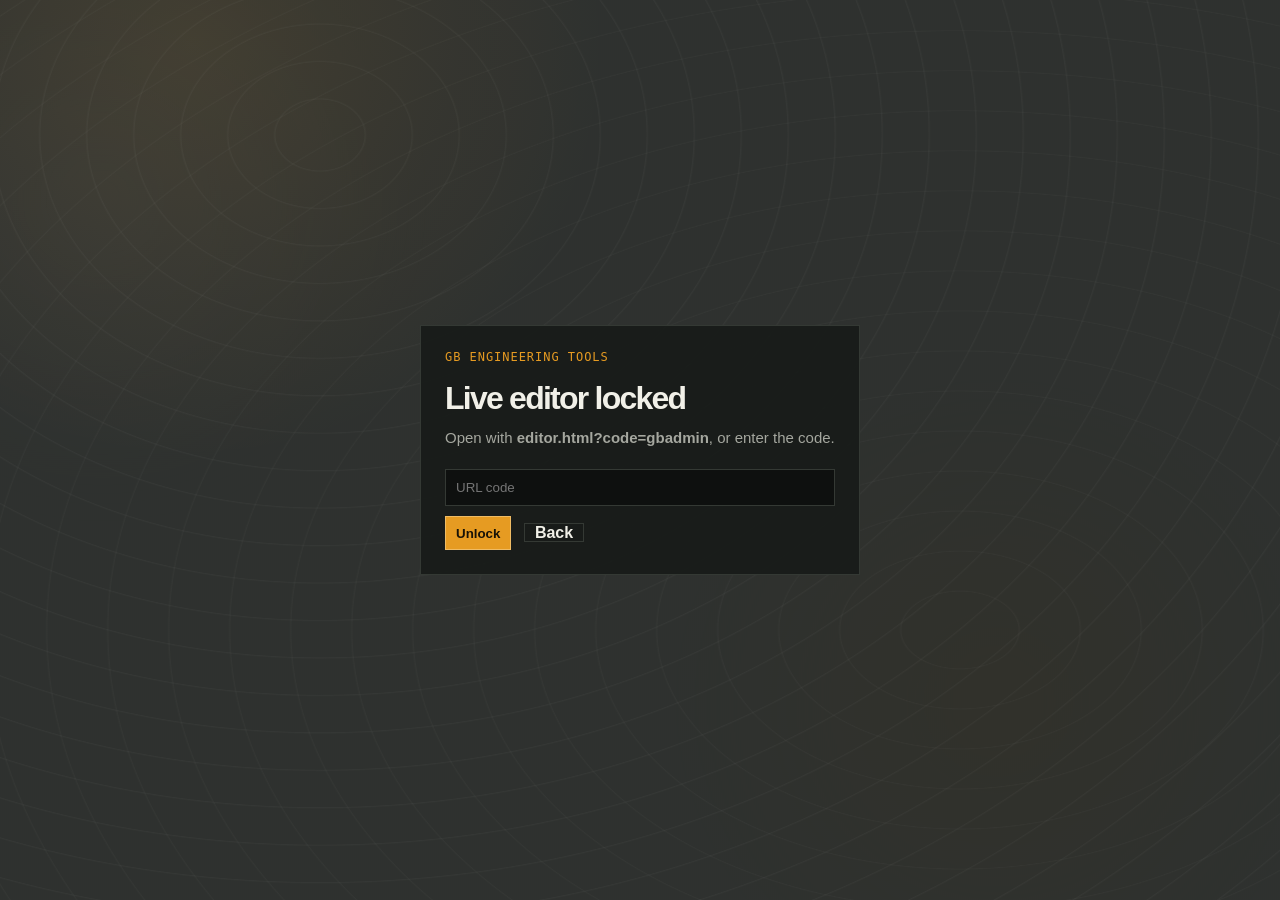
==== docs/editor.html @ 56ab6e28 "Integrate GitHub OAuth controls into live editor" ====
<!DOCTYPE html>
<html lang="en">
<head>
  <meta charset="UTF-8">
  <meta name="viewport" content="width=device-width, initial-scale=1.0">
  <title>GB Engineering Tools Live Editor</title>
  <link rel="stylesheet" href="style.css">
  <style>
    .editor-top{position:sticky;top:0;z-index:50;background:rgba(17,19,18,.95);border-bottom:1px solid var(--line);backdrop-filter:blur(12px)}.editor-bar{width:min(1100px,calc(100% - 32px));margin:0 auto;padding:10px 0;display:flex;gap:10px;align-items:center;justify-content:space-between;flex-wrap:wrap}.editor-bar strong{font-family:var(--mono);font-size:13px;color:var(--accent)}.editor-actions{display:flex;gap:8px;flex-wrap:wrap}.edit-btn{border:1px solid var(--line);background:var(--panel);color:var(--text);min-height:34px;padding:0 10px;font-weight:700;cursor:pointer;text-decoration:none}.edit-btn:hover{border-color:var(--accent)}.edit-btn.primary{background:var(--accent);border-color:#efbb64;color:#171207}.edit-btn.bad{border-color:#7c453d;color:#ffb2a8}.edit-btn:disabled{opacity:.45;cursor:not-allowed}.editor-status{width:min(1100px,calc(100% - 32px));margin:0 auto 10px;color:var(--muted);font-family:var(--mono);font-size:12px}.hint{width:min(1100px,calc(100% - 32px));margin:0 auto 10px;color:var(--muted);font-family:var(--mono);font-size:12px}[contenteditable="true"]{outline:1px dashed rgba(230,155,34,.35);outline-offset:3px;border-radius:2px;cursor:text}[contenteditable="true"]:focus{outline:2px solid var(--accent);background:rgba(230,155,34,.08)}.panel-controls{display:flex;gap:6px;flex-wrap:wrap;margin:-10px 0 12px}.mini-btn{border:1px solid var(--line);background:#101210;color:var(--muted);font-family:var(--mono);font-size:11px;padding:5px 7px;cursor:pointer}.mini-btn:hover{color:var(--text);border-color:var(--accent)}.mini-btn.bad:hover{border-color:#9c4b40;color:#ffb2a8}.url-edit{display:grid;grid-template-columns:130px 1fr;gap:8px;align-items:center;margin-top:8px;width:100%}.url-edit label{font-family:var(--mono);font-size:11px;color:var(--muted)}.url-edit input{width:100%;border:1px solid var(--line);background:#0e100f;color:var(--text);padding:8px;font-size:12px}.add-panel{margin-top:14px;border:1px dashed var(--accent);background:rgba(230,155,34,.07);color:var(--text);width:100%;min-height:42px;cursor:pointer;font-weight:800}.dragging{opacity:.45}.locked{min-height:100vh;display:grid;place-items:center;position:relative;z-index:2}.locked-card{border:1px solid var(--line);background:var(--panel);padding:24px;width:min(440px,calc(100% - 32px))}.locked-card h1{font-size:32px;line-height:1;margin:8px 0 12px}.locked-card input{width:100%;border:1px solid var(--line);background:#0e100f;color:var(--text);padding:10px;margin:10px 0}.hide{display:none!important}.export-box{position:fixed;inset:72px 16px 16px;z-index:100;background:var(--panel);border:1px solid var(--line);padding:16px;display:grid;grid-template-rows:auto 1fr auto;gap:10px}.export-box textarea{width:100%;height:100%;background:#0e100f;color:var(--text);border:1px solid var(--line);font:12px var(--mono);padding:12px}.tool-list{max-height:520px}.tool-row{position:relative}.fake-link{display:inline-flex;text-decoration:none}@media(max-width:820px){.url-edit{grid-template-columns:1fr}.editor-bar{align-items:flex-start}}
  </style>
</head>
<body>
  <div class="bg bg-base"></div><div class="bg bg-topo"></div><div class="bg bg-crosses"></div>

  <div id="locked" class="locked">
    <div class="locked-card">
      <div class="kicker">GB Engineering Tools</div>
      <h1>Live editor locked</h1>
      <p class="lead" style="font-size:15px;margin:0 0 10px">Open with <b>editor.html?code=gbadmin</b>, or enter the code.</p>
      <input id="codeInput" type="password" placeholder="URL code">
      <button class="edit-btn primary" id="unlockBtn">Unlock</button>
      <a class="edit-btn" href="index.html" style="margin-left:8px">Back</a>
    </div>
  </div>

  <div id="editor" class="hide">
    <div class="editor-top">
      <div class="editor-bar">
        <strong>LIVE PAGE EDITOR — click text, drag panels, then commit</strong>
        <div class="editor-actions">
          <button class="edit-btn primary" id="saveBtn">Save Preview</button>
          <button class="edit-btn" id="viewBtn">Open Site</button>
          <button class="edit-btn" id="exportBtn">Export site.js</button>
          <button class="edit-btn" id="copyBtn">Copy site.js</button>
          <button class="edit-btn" id="loginBtn">GitHub Login</button>
          <button class="edit-btn primary" id="commitBtn" disabled>Commit site.js</button>
          <button class="edit-btn bad" id="logoutBtn" style="display:none">Logout</button>
          <button class="edit-btn bad" id="clearBtn">Clear Save</button>
        </div>
      </div>
      <div class="hint">Edit text directly where it appears. Buttons have URL boxes under them. Use + buttons to add suite panels and tool rows.</div>
      <div class="editor-status" id="status">Ready.</div>
    </div>
    <div id="live"></div>
  </div>

  <div id="exportPanel" class="export-box hide">
    <h2 style="margin:0">Export docs/data/site.js</h2>
    <textarea id="exportText" spellcheck="false"></textarea>
    <div class="editor-actions"><button class="edit-btn primary" id="copyExportBtn">Copy</button><button class="edit-btn" id="downloadBtn">Download</button><button class="edit-btn" id="loadExportBtn">Load From Box</button><button class="edit-btn bad" id="closeExportBtn">Close</button></div>
  </div>

  <script src="data/site.js"></script>
  <script>
    const STORAGE_KEY='gbengtools.siteData';
    const VALID_CODES=['gbadmin','pop123'];
    const DEFAULT_DATA=window.GB_SITE_DATA||{site:{title:'GB Engineering Tools',subtitle:'CAD / Survey / Civil Utilities',githubUrl:'#',standaloneUrl:'#',footerLeft:'GB Engineering Tools',footerRight:'apps.geodeta.us'},nav:{suites:'Suites',tools:'Tools',standalone:'Standalone',admin:'Admin',github:'GitHub'},hero:{kicker:'Production CAD Utility Portal',title:'Surveying and Civil 3D tools without the bloat.',body:'Suite installers for legacy AutoCAD / Land Desktop workflows and modern Civil 3D setups.',primaryButton:'Download Suites',secondaryButton:'Standalone Installers',thirdButton:'Included Tools'},suitesSection:{title:'Suite installers',caption:'centralized deployment packages'},suites:[],toolsSection:{title:'Included tools',caption:'apps, scripts, and workflow helpers'},standalonePanel:{title:'Standalone downloads',description:'Individual installers and scripts stay on the standalone catalog for now.',buttonText:'Open Standalone Catalog',buttonUrl:'#'},toolCatalog:{title:'Tool catalog',rows:[]},adminSection:{title:'Admin editor',caption:'browser save plus JS data export',note:'Use the editor to change site text.'}};
    let data=clean(loadSaved()||DEFAULT_DATA);let dragType=null;let dragIndex=null;let githubAuthed=false;
    function $(id){return document.getElementById(id)}function clone(x){return JSON.parse(JSON.stringify(x))}
    function clean(src){src=src||{};const b=clone(DEFAULT_DATA);Object.keys(b).forEach(k=>{if(Array.isArray(b[k]))b[k]=Array.isArray(src[k])?src[k]:b[k];else b[k]=Object.assign(b[k],src[k]||{})});b.suites=Array.isArray(src.suites)?src.suites.map(s=>Object.assign({name:'New Suite',subtitle:'',description:'',tags:[],downloadText:'Download',downloadUrl:'#',notesText:'Release Notes',notesUrl:'#'},s,{tags:Array.isArray(s.tags)?s.tags:[]})):b.suites;b.toolCatalog.rows=src.toolCatalog&&Array.isArray(src.toolCatalog.rows)?src.toolCatalog.rows.map(r=>Object.assign({name:'New Tool',description:''},r)):b.toolCatalog.rows;return b}
    function loadSaved(){try{const s=localStorage.getItem(STORAGE_KEY);return s?JSON.parse(s):null}catch(e){return null}}function status(t){$('status').textContent=t}
    function esc(v){return String(v??'').replace(/[&<>"']/g,c=>({'&':'&amp;','<':'&lt;','>':'&gt;','"':'&quot;',"'":'&#039;'}[c]))}
    function getPath(p){return p.split('.').reduce((o,k)=>o?o[k]:'',data)}function setPath(p,v){const parts=p.split('.');let o=data;while(parts.length>1){const k=parts.shift();if(o[k]==null)o[k]={};o=o[k]}o[parts[0]]=v}
    function editSpan(p,c=''){return `<span class="${c}" contenteditable="true" data-path="${p}">${esc(getPath(p))}</span>`}function editable(tag,p,c=''){return `<${tag} class="${c}" contenteditable="true" data-path="${p}">${esc(getPath(p))}</${tag}>`}
    function urlInput(label,p){return `<div class="url-edit"><label>${label}</label><input data-path="${p}" value="${esc(getPath(p))}"></div>`}function linkButton(textPath,urlPath,primary,label){return `<a class="btn ${primary?'primary':''} fake-link" href="#" onclick="return false">${editSpan(textPath)}</a>${urlInput(label,urlPath)}`}
    function toSiteJs(){return 'window.GB_SITE_DATA = '+JSON.stringify(data,null,2)+';\n'}window.toSiteJs=toSiteJs;function parseSiteJs(t){return JSON.parse(String(t).trim().replace(/^window\.GB_SITE_DATA\s*=\s*/,'').replace(/;\s*$/,''))}
    function render(){document.title=data.site.title||'GB Engineering Tools Editor';$('live').innerHTML=`<header><nav><a class="brand" href="#" onclick="return false"><div class="mark"></div><div><strong>${editSpan('site.title')}</strong><span>${editSpan('site.subtitle')}</span></div></a><div class="links"><a href="#suites">${editSpan('nav.suites')}</a><a href="#tools">${editSpan('nav.tools')}</a><a href="#standalone">${editSpan('nav.standalone')}</a><a href="#admin">${editSpan('nav.admin')}</a><a href="#">${editSpan('nav.github')}</a></div></nav></header><main class="site"><section class="hero"><div class="kicker">${editSpan('hero.kicker')}</div>${editable('h1','hero.title')}<p class="lead" contenteditable="true" data-path="hero.body">${esc(data.hero.body)}</p><div class="actions">${linkButton('hero.primaryButton','site.suitesUrl',true,'primary URL')}${linkButton('hero.secondaryButton','site.standaloneUrl',false,'standalone URL')}${linkButton('hero.thirdButton','site.toolsUrl',false,'tools URL')}</div></section><section id="suites"><div class="section-head"><h2 contenteditable="true" data-path="suitesSection.title">${esc(data.suitesSection.title)}</h2><p contenteditable="true" data-path="suitesSection.caption">${esc(data.suitesSection.caption)}</p></div><div class="grid" id="suiteGrid">${data.suites.map((s,i)=>suiteCard(s,i)).join('')}</div><button class="add-panel" data-add="suite">+ Add suite panel</button></section><section id="tools"><div class="section-head"><h2 contenteditable="true" data-path="toolsSection.title">${esc(data.toolsSection.title)}</h2><p contenteditable="true" data-path="toolsSection.caption">${esc(data.toolsSection.caption)}</p></div><div class="split"><div class="card" id="standalone"><h3 contenteditable="true" data-path="standalonePanel.title">${esc(data.standalonePanel.title)}</h3><p contenteditable="true" data-path="standalonePanel.description">${esc(data.standalonePanel.description)}</p>${linkButton('standalonePanel.buttonText','standalonePanel.buttonUrl',false,'standalone URL')}</div><div class="card"><h3 contenteditable="true" data-path="toolCatalog.title">${esc(data.toolCatalog.title)}</h3><div class="tool-list">${data.toolCatalog.rows.map((r,i)=>toolRow(r,i)).join('')}</div><button class="add-panel" data-add="tool">+ Add tool row</button></div></div></section><section id="admin"><div class="section-head"><h2 contenteditable="true" data-path="adminSection.title">${esc(data.adminSection.title)}</h2><p contenteditable="true" data-path="adminSection.caption">${esc(data.adminSection.caption)}</p></div><div class="note" contenteditable="true" data-path="adminSection.note">${esc(data.adminSection.note)}</div></section><footer><span contenteditable="true" data-path="site.footerLeft">${esc(data.site.footerLeft)}</span><span contenteditable="true" data-path="site.footerRight">${esc(data.site.footerRight)}</span></footer></main>`;wireDrag()}
    function suiteCard(s,i){return `<article class="card" draggable="true" data-drag="suite" data-index="${i}"><div class="panel-controls"><button class="mini-btn" data-act="up:suite:${i}">↑</button><button class="mini-btn" data-act="down:suite:${i}">↓</button><button class="mini-btn" data-act="dup:suite:${i}">Duplicate</button><button class="mini-btn bad" data-act="remove:suite:${i}">Remove</button></div><h3 contenteditable="true" data-path="suites.${i}.name">${esc(s.name)}</h3><div class="sub" contenteditable="true" data-path="suites.${i}.subtitle">${esc(s.subtitle)}</div><p contenteditable="true" data-path="suites.${i}.description">${esc(s.description)}</p><div class="details" contenteditable="true" data-tags="suites.${i}.tags">${esc((s.tags||[]).join(', '))}</div><div class="actions">${linkButton(`suites.${i}.downloadText`,`suites.${i}.downloadUrl`,true,'download URL')}${linkButton(`suites.${i}.notesText`,`suites.${i}.notesUrl`,false,'notes URL')}</div></article>`}
    function toolRow(r,i){return `<div class="tool-row" draggable="true" data-drag="tool" data-index="${i}"><div class="panel-controls"><button class="mini-btn" data-act="up:tool:${i}">↑</button><button class="mini-btn" data-act="down:tool:${i}">↓</button><button class="mini-btn" data-act="dup:tool:${i}">Duplicate</button><button class="mini-btn bad" data-act="remove:tool:${i}">Remove</button></div><strong contenteditable="true" data-path="toolCatalog.rows.${i}.name">${esc(r.name)}</strong><span contenteditable="true" data-path="toolCatalog.rows.${i}.description">${esc(r.description)}</span></div>`}
    document.addEventListener('input',e=>{const p=e.target.getAttribute('data-path'),tags=e.target.getAttribute('data-tags');if(p){setPath(p,e.target.value!==undefined?e.target.value:e.target.textContent);status('Edited. Save preview or commit.')}if(tags){setPath(tags,e.target.textContent.split(',').map(x=>x.trim()).filter(Boolean));status('Edited tags.')}});
    document.addEventListener('click',e=>{const add=e.target.getAttribute('data-add'),act=e.target.getAttribute('data-act');if(add==='suite'){data.suites.push({name:'New Suite',subtitle:'Edit subtitle',description:'Edit description here.',tags:['New'],downloadText:'Download Suite',downloadUrl:'#',notesText:'Release Notes',notesUrl:'#'});render();status('Added suite panel.')}if(add==='tool'){data.toolCatalog.rows.push({name:'New Tool',description:'Edit tool description.'});render();status('Added tool row.')}if(act)doAct(act)});
    function listFor(t){return t==='suite'?data.suites:data.toolCatalog.rows}function doAct(spec){const[a,t,raw]=spec.split(':'),i=Number(raw),l=listFor(t);if(a==='remove')l.splice(i,1);if(a==='dup')l.splice(i+1,0,clone(l[i]));if(a==='up'&&i>0)[l[i-1],l[i]]=[l[i],l[i-1]];if(a==='down'&&i<l.length-1)[l[i+1],l[i]]=[l[i],l[i+1]];render();status('Updated '+t+' layout.')}
    function wireDrag(){document.querySelectorAll('[data-drag]').forEach(el=>{el.addEventListener('dragstart',ev=>{dragType=el.dataset.drag;dragIndex=Number(el.dataset.index);el.classList.add('dragging');ev.dataTransfer.effectAllowed='move'});el.addEventListener('dragend',()=>el.classList.remove('dragging'));el.addEventListener('dragover',ev=>ev.preventDefault());el.addEventListener('drop',ev=>{ev.preventDefault();if(el.dataset.drag!==dragType)return;const to=Number(el.dataset.index),l=listFor(dragType),item=l.splice(dragIndex,1)[0];l.splice(to,0,item);render();status('Dragged '+dragType+' into place.')})})}
    function save(){localStorage.setItem(STORAGE_KEY,JSON.stringify(data,null,2));status('Saved browser preview.')}function showExport(){$('exportText').value=toSiteJs();$('exportPanel').classList.remove('hide')}function download(){const b=new Blob([toSiteJs()],{type:'application/javascript'}),a=document.createElement('a');a.href=URL.createObjectURL(b);a.download='site.js';a.click();URL.revokeObjectURL(a.href)}
    async function refreshGitHub(){try{const r=await fetch('/api/github/me',{credentials:'include'}),j=await r.json();if(j.authenticated&&j.allowed){githubAuthed=true;$('loginBtn').style.display='none';$('logoutBtn').style.display='';$('commitBtn').disabled=false;status('GitHub connected as '+j.login+'.')}else if(j.authenticated){status('GitHub user mismatch. Expected '+j.allowedLogin+', got '+j.login+'.')}else status('GitHub not connected.')}catch(e){status('OAuth backend not available until deployed on Cloudflare Pages Functions.')}}
    async function commitGitHub(){if(!githubAuthed){status('Login to GitHub first.');return}status('Committing site.js...');try{const r=await fetch('/api/github/save-site',{method:'POST',credentials:'include',headers:{'Content-Type':'application/json'},body:JSON.stringify({content:toSiteJs(),message:'Update site data from live editor'})}),j=await r.json();if(!r.ok||!j.ok)throw new Error(j.error||'GitHub save failed');localStorage.removeItem(STORAGE_KEY);status('Committed: '+String(j.commit||'').slice(0,7))}catch(e){status(e.message)}}
    $('unlockBtn').onclick=()=>{const c=$('codeInput').value.trim();if(VALID_CODES.includes(c))location.href='editor.html?code='+encodeURIComponent(c)};$('saveBtn').onclick=save;$('viewBtn').onclick=()=>window.open('index.html','_blank');$('exportBtn').onclick=showExport;$('copyBtn').onclick=()=>navigator.clipboard.writeText(toSiteJs()).then(()=>status('Copied site.js.'));$('clearBtn').onclick=()=>{localStorage.removeItem(STORAGE_KEY);data=clean(DEFAULT_DATA);render();status('Cleared browser save.')};$('loginBtn').onclick=()=>location.href='/api/github/login';$('logoutBtn').onclick=()=>location.href='/api/github/logout';$('commitBtn').onclick=commitGitHub;
    $('copyExportBtn').onclick=()=>navigator.clipboard.writeText($('exportText').value).then(()=>status('Copied export.'));$('downloadBtn').onclick=download;$('closeExportBtn').onclick=()=>$('exportPanel').classList.add('hide');$('loadExportBtn').onclick=()=>{try{data=clean(parseSiteJs($('exportText').value));render();status('Loaded from export box.')}catch(e){status('Invalid site.js / JSON.')}};
    function boot(){const code=new URLSearchParams(location.search).get('code')||'';if(!VALID_CODES.includes(code))return;$('locked').classList.add('hide');$('editor').classList.remove('hide');render();refreshGitHub()}boot();
  </script>
</body>
</html>
---- docs/style.css ----
:root{--bg:#111312;--panel:rgba(24,27,25,.93);--text:#f1f0e8;--muted:#a5a79f;--line:#343934;--accent:#e69b22;--mono:Consolas,monospace;--sans:Arial,Helvetica,sans-serif}*{box-sizing:border-box}body{margin:0;background:var(--bg);color:var(--text);font-family:var(--sans);overflow-x:hidden}a{color:inherit;text-decoration:none}.bg{position:fixed;inset:0;z-index:0;pointer-events:none}.bg-base{background:radial-gradient(circle at 15% 5%,rgba(230,155,34,.1),transparent 30%),var(--bg)}.bg-topo{opacity:.22;background:repeating-radial-gradient(ellipse at 25% 15%,transparent 0 44px,rgba(255,255,255,.15) 45px,transparent 47px),repeating-radial-gradient(ellipse at 75% 70%,transparent 0 58px,rgba(255,255,255,.12) 59px,transparent 61px)}.bg-crosses{opacity:.22;background-image:linear-gradient(rgba(220,226,216,.42) 0 0),linear-gradient(90deg,rgba(220,226,216,.42) 0 0);background-size:1px 12px,12px 1px;background-position:18px 12px,12px 18px;background-repeat:repeat;animation:gridMove 24s linear infinite,pulse 8s ease-in-out infinite}.bg-crosses:before{content:"";position:absolute;inset:-20%;background:radial-gradient(circle at 20% 30%,rgba(255,255,255,.22),transparent 18%),radial-gradient(circle at 70% 70%,rgba(230,155,34,.16),transparent 20%);filter:blur(26px);animation:wave 18s ease-in-out infinite alternate}@keyframes gridMove{to{background-position:54px 36px,48px 42px}}@keyframes pulse{50%{opacity:.32}}@keyframes wave{to{transform:translate(8%,6%) scale(1.08)}}header{position:relative;z-index:1;border-bottom:1px solid var(--line);background:rgba(17,19,18,.74);backdrop-filter:blur(10px)}nav,.site{width:min(1100px,calc(100% - 32px));margin:0 auto}nav{min-height:72px;display:flex;align-items:center;justify-content:space-between;gap:22px;padding:12px 0}.site{position:relative;z-index:1}.brand{display:flex;align-items:center;gap:12px}.mark{width:34px;height:34px;border:1px solid var(--line);background:linear-gradient(135deg,transparent 0 42%,var(--accent) 42% 58%,transparent 58%),var(--panel)}.brand strong{text-transform:uppercase;font-size:15px;letter-spacing:.03em}.brand span{display:block;color:var(--muted);font-family:var(--mono);font-size:12px;margin-top:2px}.links{display:flex;gap:4px;flex-wrap:wrap}.links a{color:var(--muted);padding:8px 10px;font-size:14px;border:1px solid transparent}.links a:hover{color:var(--text);border-color:var(--line)}.hero{padding:76px 0 52px;border-bottom:1px solid var(--line)}.kicker{color:var(--accent);font-family:var(--mono);font-size:12px;text-transform:uppercase;letter-spacing:.08em;margin-bottom:18px}h1{max-width:780px;margin:0;font-size:clamp(42px,6vw,78px);line-height:.92;letter-spacing:-.055em}.lead{max-width:680px;margin:22px 0 28px;color:var(--muted);font-size:18px;line-height:1.55}.actions{display:flex;flex-wrap:wrap;gap:12px}.btn{display:inline-flex;align-items:center;justify-content:center;min-height:44px;padding:0 16px;border:1px solid var(--line);background:rgba(24,27,25,.9);color:var(--text);font-weight:700;font-size:14px}.btn.primary{background:var(--accent);border-color:#efbb64;color:#171207}section{padding:44px 0;border-bottom:1px solid var(--line)}.section-head{display:flex;justify-content:space-between;align-items:end;gap:20px;margin-bottom:18px}h2{margin:0;font-size:28px;letter-spacing:-.03em}.section-head p{margin:0;color:var(--muted);font-family:var(--mono);font-size:13px}.grid{display:grid;grid-template-columns:repeat(2,minmax(0,1fr));gap:18px}.card{border:1px solid var(--line);background:var(--panel);padding:24px;box-shadow:0 18px 42px rgba(0,0,0,.28);backdrop-filter:blur(10px)}.card h3{margin:0 0 6px;font-size:24px}.sub{color:var(--muted);font-family:var(--mono);font-size:13px;margin-bottom:18px}.card p{margin:0 0 20px;color:#c8cabe;line-height:1.55}.details{display:flex;flex-wrap:wrap;gap:8px;margin-bottom:18px}.tag{border:1px solid var(--line);background:rgba(255,255,255,.025);color:#d9dbd2;padding:6px 8px;font-family:var(--mono);font-size:12px}.split{display:grid;grid-template-columns:.9fr 1.1fr;gap:18px}.tool-list{border:1px solid var(--line);background:rgba(255,255,255,.02);max-height:300px;overflow:auto}.tool-row{display:grid;grid-template-columns:140px 1fr;gap:16px;padding:14px;border-bottom:1px solid var(--line)}.tool-row strong{font-family:var(--mono);font-size:13px}.tool-row span{color:var(--muted);font-size:14px}.note{border-left:3px solid var(--accent);padding:14px 16px;background:rgba(230,155,34,.06);color:#d7d0bf;line-height:1.55}footer{padding:28px 0 38px;color:var(--muted);font-family:var(--mono);font-size:12px;display:flex;justify-content:space-between;gap:18px}@media(max-width:820px){nav{align-items:flex-start;flex-direction:column}.grid,.split{grid-template-columns:1fr}.tool-row{grid-template-columns:1fr;gap:6px}.section-head,footer{align-items:flex-start;flex-direction:column}}
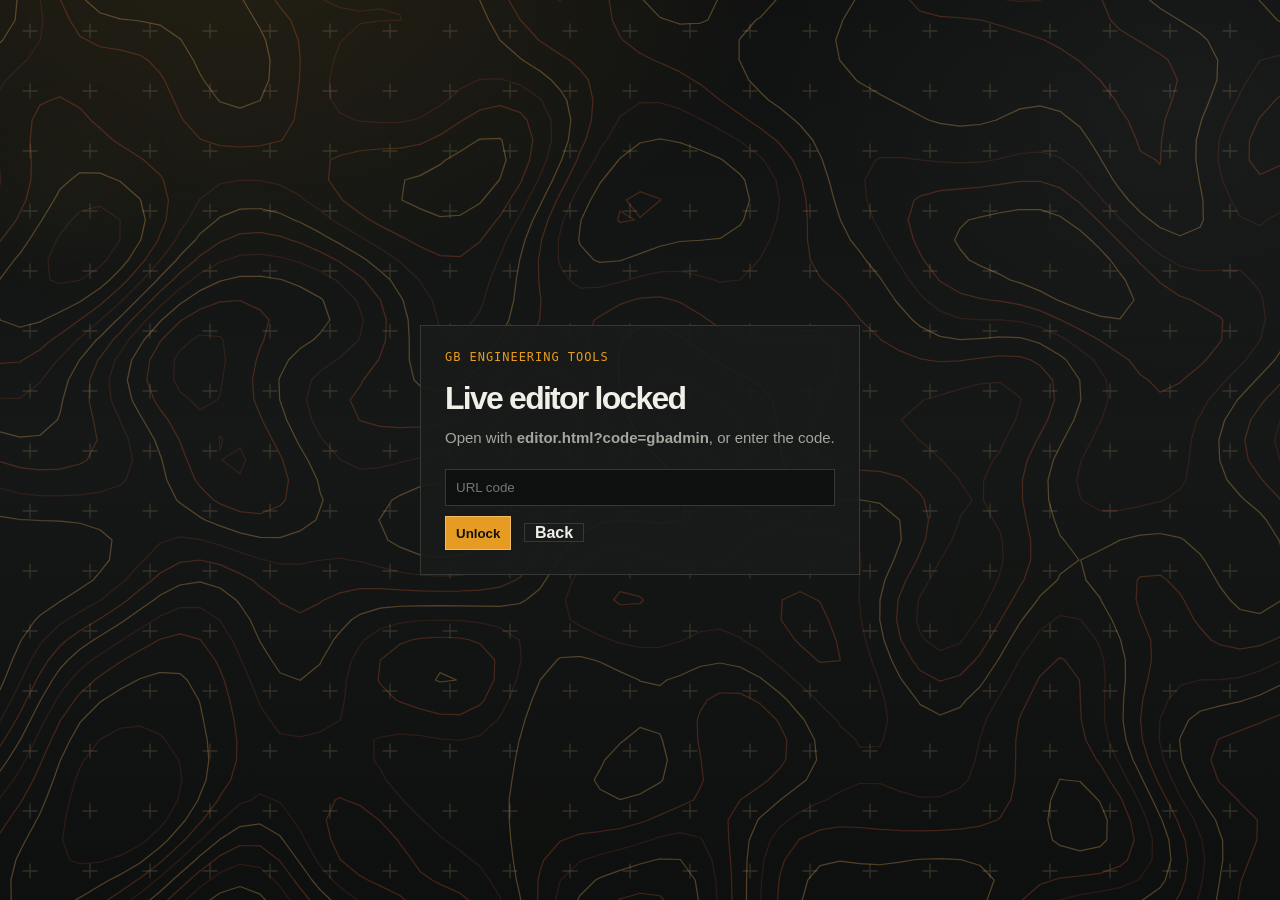
==== commit 96545042: "Update editor background and simplify header" ====
--- a/docs/editor.html
+++ b/docs/editor.html
@@ -4,9 +4,24 @@
   <meta charset="UTF-8">
   <meta name="viewport" content="width=device-width, initial-scale=1.0">
   <title>GB Engineering Tools Live Editor</title>
-  <link rel="stylesheet" href="style.css">
+  <link rel="stylesheet" href="style.css?v=20260629tidybg">
   <style>
-    .editor-top{position:sticky;top:0;z-index:50;background:rgba(17,19,18,.95);border-bottom:1px solid var(--line);backdrop-filter:blur(12px)}.editor-bar{width:min(1100px,calc(100% - 32px));margin:0 auto;padding:10px 0;display:flex;gap:10px;align-items:center;justify-content:space-between;flex-wrap:wrap}.editor-bar strong{font-family:var(--mono);font-size:13px;color:var(--accent)}.editor-actions{display:flex;gap:8px;flex-wrap:wrap}.edit-btn{border:1px solid var(--line);background:var(--panel);color:var(--text);min-height:34px;padding:0 10px;font-weight:700;cursor:pointer;text-decoration:none}.edit-btn:hover{border-color:var(--accent)}.edit-btn.primary{background:var(--accent);border-color:#efbb64;color:#171207}.edit-btn.bad{border-color:#7c453d;color:#ffb2a8}.edit-btn:disabled{opacity:.45;cursor:not-allowed}.editor-status{width:min(1100px,calc(100% - 32px));margin:0 auto 10px;color:var(--muted);font-family:var(--mono);font-size:12px}.hint{width:min(1100px,calc(100% - 32px));margin:0 auto 10px;color:var(--muted);font-family:var(--mono);font-size:12px}[contenteditable="true"]{outline:1px dashed rgba(230,155,34,.35);outline-offset:3px;border-radius:2px;cursor:text}[contenteditable="true"]:focus{outline:2px solid var(--accent);background:rgba(230,155,34,.08)}.panel-controls{display:flex;gap:6px;flex-wrap:wrap;margin:-10px 0 12px}.mini-btn{border:1px solid var(--line);background:#101210;color:var(--muted);font-family:var(--mono);font-size:11px;padding:5px 7px;cursor:pointer}.mini-btn:hover{color:var(--text);border-color:var(--accent)}.mini-btn.bad:hover{border-color:#9c4b40;color:#ffb2a8}.url-edit{display:grid;grid-template-columns:130px 1fr;gap:8px;align-items:center;margin-top:8px;width:100%}.url-edit label{font-family:var(--mono);font-size:11px;color:var(--muted)}.url-edit input{width:100%;border:1px solid var(--line);background:#0e100f;color:var(--text);padding:8px;font-size:12px}.add-panel{margin-top:14px;border:1px dashed var(--accent);background:rgba(230,155,34,.07);color:var(--text);width:100%;min-height:42px;cursor:pointer;font-weight:800}.dragging{opacity:.45}.locked{min-height:100vh;display:grid;place-items:center;position:relative;z-index:2}.locked-card{border:1px solid var(--line);background:var(--panel);padding:24px;width:min(440px,calc(100% - 32px))}.locked-card h1{font-size:32px;line-height:1;margin:8px 0 12px}.locked-card input{width:100%;border:1px solid var(--line);background:#0e100f;color:var(--text);padding:10px;margin:10px 0}.hide{display:none!important}.export-box{position:fixed;inset:72px 16px 16px;z-index:100;background:var(--panel);border:1px solid var(--line);padding:16px;display:grid;grid-template-rows:auto 1fr auto;gap:10px}.export-box textarea{width:100%;height:100%;background:#0e100f;color:var(--text);border:1px solid var(--line);font:12px var(--mono);padding:12px}.tool-list{max-height:520px}.tool-row{position:relative}.fake-link{display:inline-flex;text-decoration:none}@media(max-width:820px){.url-edit{grid-template-columns:1fr}.editor-bar{align-items:flex-start}}
+    .editor-top{position:sticky;top:0;z-index:50;background:rgba(17,19,18,.95);border-bottom:1px solid var(--line);backdrop-filter:blur(12px)}
+    .editor-bar{width:min(1100px,calc(100% - 32px));margin:0 auto;padding:10px 0;display:flex;gap:10px;align-items:center;justify-content:space-between;flex-wrap:wrap}
+    .editor-bar strong{font-family:var(--mono);font-size:13px;color:var(--accent);letter-spacing:.06em}
+    .editor-actions{display:flex;gap:8px;flex-wrap:wrap;align-items:center}
+    .title-edit{display:flex;align-items:center;gap:6px;color:var(--muted);font-family:var(--mono);font-size:11px}
+    .title-edit input{width:210px;max-width:44vw;border:1px solid var(--line);background:#0e100f;color:var(--text);padding:8px;font-size:12px}
+    .edit-btn{border:1px solid var(--line);background:var(--panel);color:var(--text);min-height:34px;padding:0 10px;font-weight:700;cursor:pointer;text-decoration:none}
+    .edit-btn:hover{border-color:var(--accent)}.edit-btn.primary{background:var(--accent);border-color:#efbb64;color:#171207}.edit-btn.bad{border-color:#7c453d;color:#ffb2a8}.edit-btn:disabled{opacity:.45;cursor:not-allowed}
+    .editor-status{width:min(1100px,calc(100% - 32px));margin:0 auto 10px;color:var(--muted);font-family:var(--mono);font-size:12px}.editor-status:empty{display:none}
+    [contenteditable="true"]{outline:1px dashed rgba(230,155,34,.35);outline-offset:3px;border-radius:2px;cursor:text}[contenteditable="true"]:focus{outline:2px solid var(--accent);background:rgba(230,155,34,.08)}
+    .panel-controls{display:flex;gap:6px;flex-wrap:wrap;margin:-10px 0 12px}.mini-btn{border:1px solid var(--line);background:#101210;color:var(--muted);font-family:var(--mono);font-size:11px;padding:5px 7px;cursor:pointer}.mini-btn:hover{color:var(--text);border-color:var(--accent)}.mini-btn.bad:hover{border-color:#9c4b40;color:#ffb2a8}
+    .url-edit{display:grid;grid-template-columns:130px 1fr;gap:8px;align-items:center;margin-top:8px;width:100%}.url-edit label{font-family:var(--mono);font-size:11px;color:var(--muted)}.url-edit input{width:100%;border:1px solid var(--line);background:#0e100f;color:var(--text);padding:8px;font-size:12px}
+    .add-panel{margin-top:14px;border:1px dashed var(--accent);background:rgba(230,155,34,.07);color:var(--text);width:100%;min-height:42px;cursor:pointer;font-weight:800}.dragging{opacity:.45}
+    .locked{min-height:100vh;display:grid;place-items:center;position:relative;z-index:2}.locked-card{border:1px solid var(--line);background:var(--panel);padding:24px;width:min(440px,calc(100% - 32px))}.locked-card h1{font-size:32px;line-height:1;margin:8px 0 12px}.locked-card input{width:100%;border:1px solid var(--line);background:#0e100f;color:var(--text);padding:10px;margin:10px 0}
+    .hide{display:none!important}.tool-list{max-height:520px}.tool-row{position:relative}.fake-link{display:inline-flex;text-decoration:none}
+    @media(max-width:820px){.url-edit{grid-template-columns:1fr}.editor-bar{align-items:flex-start}.title-edit input{width:170px}}
   </style>
 </head>
 <body>
@@ -26,56 +41,61 @@
   <div id="editor" class="hide">
     <div class="editor-top">
       <div class="editor-bar">
-        <strong>LIVE PAGE EDITOR — click text, drag panels, then commit</strong>
+        <strong>LIVE PAGE EDITOR</strong>
         <div class="editor-actions">
-          <button class="edit-btn primary" id="saveBtn">Save Preview</button>
-          <button class="edit-btn" id="viewBtn">Open Site</button>
-          <button class="edit-btn" id="exportBtn">Export site.js</button>
-          <button class="edit-btn" id="copyBtn">Copy site.js</button>
+          <label class="title-edit">Title <input id="siteTitleInput" data-path="site.title" type="text" placeholder="Site title"></label>
           <button class="edit-btn" id="loginBtn">GitHub Login</button>
+          <button class="edit-btn" id="loadBtn">Load</button>
           <button class="edit-btn primary" id="commitBtn" disabled>Commit site.js</button>
           <button class="edit-btn bad" id="logoutBtn" style="display:none">Logout</button>
-          <button class="edit-btn bad" id="clearBtn">Clear Save</button>
+          <button class="edit-btn" id="leaveBtn">Leave Editor</button>
         </div>
       </div>
-      <div class="hint">Edit text directly where it appears. Buttons have URL boxes under them. Use + buttons to add suite panels and tool rows.</div>
-      <div class="editor-status" id="status">Ready.</div>
+      <div class="editor-status" id="status"></div>
     </div>
     <div id="live"></div>
   </div>
 
-  <div id="exportPanel" class="export-box hide">
-    <h2 style="margin:0">Export docs/data/site.js</h2>
-    <textarea id="exportText" spellcheck="false"></textarea>
-    <div class="editor-actions"><button class="edit-btn primary" id="copyExportBtn">Copy</button><button class="edit-btn" id="downloadBtn">Download</button><button class="edit-btn" id="loadExportBtn">Load From Box</button><button class="edit-btn bad" id="closeExportBtn">Close</button></div>
-  </div>
-
-  <script src="data/site.js"></script>
+  <script src="data/site.js?v=20260629sync"></script>
   <script>
-    const STORAGE_KEY='gbengtools.siteData';
-    const VALID_CODES=['gbadmin','pop123'];
-    const DEFAULT_DATA=window.GB_SITE_DATA||{site:{title:'GB Engineering Tools',subtitle:'CAD / Survey / Civil Utilities',githubUrl:'#',standaloneUrl:'#',footerLeft:'GB Engineering Tools',footerRight:'apps.geodeta.us'},nav:{suites:'Suites',tools:'Tools',standalone:'Standalone',admin:'Admin',github:'GitHub'},hero:{kicker:'Production CAD Utility Portal',title:'Surveying and Civil 3D tools without the bloat.',body:'Suite installers for legacy AutoCAD / Land Desktop workflows and modern Civil 3D setups.',primaryButton:'Download Suites',secondaryButton:'Standalone Installers',thirdButton:'Included Tools'},suitesSection:{title:'Suite installers',caption:'centralized deployment packages'},suites:[],toolsSection:{title:'Included tools',caption:'apps, scripts, and workflow helpers'},standalonePanel:{title:'Standalone downloads',description:'Individual installers and scripts stay on the standalone catalog for now.',buttonText:'Open Standalone Catalog',buttonUrl:'#'},toolCatalog:{title:'Tool catalog',rows:[]},adminSection:{title:'Admin editor',caption:'browser save plus JS data export',note:'Use the editor to change site text.'}};
-    let data=clean(loadSaved()||DEFAULT_DATA);let dragType=null;let dragIndex=null;let githubAuthed=false;
-    function $(id){return document.getElementById(id)}function clone(x){return JSON.parse(JSON.stringify(x))}
+    const VALID_CODES=['gbadmin','po'+'p123'];
+    const DEFAULT_DATA=window.GB_SITE_DATA||{site:{title:'GB Engineering Tools',subtitle:'CAD / Survey / Civil Utilities',githubUrl:'#',standaloneUrl:'#',footerLeft:'GB Engineering Tools',footerRight:'apps.geodeta.us'},nav:{suites:'Suites',tools:'Tools',standalone:'Standalone',admin:'Admin',github:'GitHub'},hero:{kicker:'Production CAD Utility Portal',title:'Surveying and Civil 3D tools without the bloat.',body:'Suite installers for legacy AutoCAD / Land Desktop workflows and modern Civil 3D setups.',primaryButton:'Download Suites',secondaryButton:'Standalone Installers',thirdButton:'Included Tools'},suitesSection:{title:'Suite installers',caption:'centralized deployment packages'},suites:[],toolsSection:{title:'Included tools',caption:'apps, scripts, and workflow helpers'},standalonePanel:{title:'Standalone downloads',description:'Individual installers and scripts stay on the standalone catalog for now.',buttonText:'Open Standalone Catalog',buttonUrl:'#'},toolCatalog:{title:'Tool catalog',rows:[]},adminSection:{title:'Admin editor',caption:'GitHub commit only',note:'Use the live editor to change site text, suite panels, tool rows, and GitHub Release links. Commit site.js to publish changes.'}};
+    let data=clean(DEFAULT_DATA), dragType=null, dragIndex=null, githubAuthed=false, dirty=false;
+    function $(id){return document.getElementById(id)}
+    function clone(x){return JSON.parse(JSON.stringify(x))}
     function clean(src){src=src||{};const b=clone(DEFAULT_DATA);Object.keys(b).forEach(k=>{if(Array.isArray(b[k]))b[k]=Array.isArray(src[k])?src[k]:b[k];else b[k]=Object.assign(b[k],src[k]||{})});b.suites=Array.isArray(src.suites)?src.suites.map(s=>Object.assign({name:'New Suite',subtitle:'',description:'',tags:[],downloadText:'Download',downloadUrl:'#',notesText:'Release Notes',notesUrl:'#'},s,{tags:Array.isArray(s.tags)?s.tags:[]})):b.suites;b.toolCatalog.rows=src.toolCatalog&&Array.isArray(src.toolCatalog.rows)?src.toolCatalog.rows.map(r=>Object.assign({name:'New Tool',description:''},r)):b.toolCatalog.rows;return b}
-    function loadSaved(){try{const s=localStorage.getItem(STORAGE_KEY);return s?JSON.parse(s):null}catch(e){return null}}function status(t){$('status').textContent=t}
+    function status(t){$('status').textContent=t||''}
+    function markDirty(msg='Unsaved edits. Commit site.js to publish.'){dirty=true;status(msg)}
     function esc(v){return String(v??'').replace(/[&<>"']/g,c=>({'&':'&amp;','<':'&lt;','>':'&gt;','"':'&quot;',"'":'&#039;'}[c]))}
-    function getPath(p){return p.split('.').reduce((o,k)=>o?o[k]:'',data)}function setPath(p,v){const parts=p.split('.');let o=data;while(parts.length>1){const k=parts.shift();if(o[k]==null)o[k]={};o=o[k]}o[parts[0]]=v}
-    function editSpan(p,c=''){return `<span class="${c}" contenteditable="true" data-path="${p}">${esc(getPath(p))}</span>`}function editable(tag,p,c=''){return `<${tag} class="${c}" contenteditable="true" data-path="${p}">${esc(getPath(p))}</${tag}>`}
-    function urlInput(label,p){return `<div class="url-edit"><label>${label}</label><input data-path="${p}" value="${esc(getPath(p))}"></div>`}function linkButton(textPath,urlPath,primary,label){return `<a class="btn ${primary?'primary':''} fake-link" href="#" onclick="return false">${editSpan(textPath)}</a>${urlInput(label,urlPath)}`}
-    function toSiteJs(){return 'window.GB_SITE_DATA = '+JSON.stringify(data,null,2)+';\n'}window.toSiteJs=toSiteJs;function parseSiteJs(t){return JSON.parse(String(t).trim().replace(/^window\.GB_SITE_DATA\s*=\s*/,'').replace(/;\s*$/,''))}
-    function render(){document.title=data.site.title||'GB Engineering Tools Editor';$('live').innerHTML=`<header><nav><a class="brand" href="#" onclick="return false"><div class="mark"></div><div><strong>${editSpan('site.title')}</strong><span>${editSpan('site.subtitle')}</span></div></a><div class="links"><a href="#suites">${editSpan('nav.suites')}</a><a href="#tools">${editSpan('nav.tools')}</a><a href="#standalone">${editSpan('nav.standalone')}</a><a href="#admin">${editSpan('nav.admin')}</a><a href="#">${editSpan('nav.github')}</a></div></nav></header><main class="site"><section class="hero"><div class="kicker">${editSpan('hero.kicker')}</div>${editable('h1','hero.title')}<p class="lead" contenteditable="true" data-path="hero.body">${esc(data.hero.body)}</p><div class="actions">${linkButton('hero.primaryButton','site.suitesUrl',true,'primary URL')}${linkButton('hero.secondaryButton','site.standaloneUrl',false,'standalone URL')}${linkButton('hero.thirdButton','site.toolsUrl',false,'tools URL')}</div></section><section id="suites"><div class="section-head"><h2 contenteditable="true" data-path="suitesSection.title">${esc(data.suitesSection.title)}</h2><p contenteditable="true" data-path="suitesSection.caption">${esc(data.suitesSection.caption)}</p></div><div class="grid" id="suiteGrid">${data.suites.map((s,i)=>suiteCard(s,i)).join('')}</div><button class="add-panel" data-add="suite">+ Add suite panel</button></section><section id="tools"><div class="section-head"><h2 contenteditable="true" data-path="toolsSection.title">${esc(data.toolsSection.title)}</h2><p contenteditable="true" data-path="toolsSection.caption">${esc(data.toolsSection.caption)}</p></div><div class="split"><div class="card" id="standalone"><h3 contenteditable="true" data-path="standalonePanel.title">${esc(data.standalonePanel.title)}</h3><p contenteditable="true" data-path="standalonePanel.description">${esc(data.standalonePanel.description)}</p>${linkButton('standalonePanel.buttonText','standalonePanel.buttonUrl',false,'standalone URL')}</div><div class="card"><h3 contenteditable="true" data-path="toolCatalog.title">${esc(data.toolCatalog.title)}</h3><div class="tool-list">${data.toolCatalog.rows.map((r,i)=>toolRow(r,i)).join('')}</div><button class="add-panel" data-add="tool">+ Add tool row</button></div></div></section><section id="admin"><div class="section-head"><h2 contenteditable="true" data-path="adminSection.title">${esc(data.adminSection.title)}</h2><p contenteditable="true" data-path="adminSection.caption">${esc(data.adminSection.caption)}</p></div><div class="note" contenteditable="true" data-path="adminSection.note">${esc(data.adminSection.note)}</div></section><footer><span contenteditable="true" data-path="site.footerLeft">${esc(data.site.footerLeft)}</span><span contenteditable="true" data-path="site.footerRight">${esc(data.site.footerRight)}</span></footer></main>`;wireDrag()}
+    function getPath(p){return p.split('.').reduce((o,k)=>o?o[k]:'',data)}
+    function setPath(p,v){const parts=p.split('.');let o=data;while(parts.length>1){const k=parts.shift();if(o[k]==null)o[k]={};o=o[k]}o[parts[0]]=v}
+    function editSpan(p,c=''){return `<span class="${c}" contenteditable="true" data-path="${p}">${esc(getPath(p))}</span>`}
+    function editable(tag,p,c=''){return `<${tag} class="${c}" contenteditable="true" data-path="${p}">${esc(getPath(p))}</${tag}>`}
+    function urlInput(label,p){return `<div class="url-edit"><label>${label}</label><input data-path="${p}" value="${esc(getPath(p))}"></div>`}
+    function linkButton(textPath,urlPath,primary,label){return `<a class="btn ${primary?'primary':''} fake-link" href="#" onclick="return false">${editSpan(textPath)}</a>${urlInput(label,urlPath)}`}
+    function syncTitle(value,source){document.title=(value||'GB Engineering Tools')+' Editor';document.querySelectorAll('[data-path="site.title"]').forEach(el=>{if(el===source)return;if('value' in el)el.value=value||'';else el.textContent=value||''})}
+    function toSiteJs(){return 'window.GB_SITE_DATA = '+JSON.stringify(data,null,2)+';\n'}
+    function parseSiteJs(text){const m=String(text||'').match(/window\.GB_SITE_DATA\s*=\s*([\s\S]*?);\s*$/);if(!m)throw new Error('Could not read latest site.js.');return JSON.parse(m[1])}
+    async function fetchLatestSiteData(){const r=await fetch('data/site.js?sync='+Date.now(),{cache:'no-store'});if(!r.ok)throw new Error('Could not load latest site.js: '+r.status);return parseSiteJs(await r.text())}
+    async function loadLatestSiteData(){if(dirty&&!confirm('You have unsaved edits that are NOT committed. Loading latest site.js will replace them. Continue?'))return;status('Loading latest site.js...');try{data=clean(await fetchLatestSiteData());window.GB_SITE_DATA=data;dirty=false;render();status('Loaded latest site.js.')}catch(e){status(e.message)}}
+    function render(){syncTitle(data.site.title);$('live').innerHTML=`<header><nav><a class="brand" href="#" onclick="return false"><div class="mark"></div><div><strong>${editSpan('site.title')}</strong><span>${editSpan('site.subtitle')}</span></div></a><div class="links"><a href="#suites">${editSpan('nav.suites')}</a><a href="#tools">${editSpan('nav.tools')}</a><a href="#standalone">${editSpan('nav.standalone')}</a><a href="#admin">${editSpan('nav.admin')}</a><a href="#">${editSpan('nav.github')}</a></div></nav></header><main class="site"><section class="hero"><div class="kicker">${editSpan('hero.kicker')}</div>${editable('h1','hero.title')}<p class="lead" contenteditable="true" data-path="hero.body">${esc(data.hero.body)}</p><div class="actions">${linkButton('hero.primaryButton','site.suitesUrl',true,'primary URL')}${linkButton('hero.secondaryButton','site.standaloneUrl',false,'standalone URL')}${linkButton('hero.thirdButton','site.toolsUrl',false,'tools URL')}</div></section><section id="suites"><div class="section-head"><h2 contenteditable="true" data-path="suitesSection.title">${esc(data.suitesSection.title)}</h2><p contenteditable="true" data-path="suitesSection.caption">${esc(data.suitesSection.caption)}</p></div><div class="grid" id="suiteGrid">${data.suites.map((s,i)=>suiteCard(s,i)).join('')}</div><button class="add-panel" data-add="suite">+ Add suite panel</button></section><section id="tools"><div class="section-head"><h2 contenteditable="true" data-path="toolsSection.title">${esc(data.toolsSection.title)}</h2><p contenteditable="true" data-path="toolsSection.caption">${esc(data.toolsSection.caption)}</p></div><div class="split"><div class="card" id="standalone"><h3 contenteditable="true" data-path="standalonePanel.title">${esc(data.standalonePanel.title)}</h3><p contenteditable="true" data-path="standalonePanel.description">${esc(data.standalonePanel.description)}</p>${linkButton('standalonePanel.buttonText','standalonePanel.buttonUrl',false,'standalone URL')}</div><div class="card"><h3 contenteditable="true" data-path="toolCatalog.title">${esc(data.toolCatalog.title)}</h3><div class="tool-list">${data.toolCatalog.rows.map((r,i)=>toolRow(r,i)).join('')}</div><button class="add-panel" data-add="tool">+ Add tool row</button></div></div></section><section id="admin"><div class="section-head"><h2 contenteditable="true" data-path="adminSection.title">${esc(data.adminSection.title)}</h2><p contenteditable="true" data-path="adminSection.caption">${esc(data.adminSection.caption)}</p></div><div class="note" contenteditable="true" data-path="adminSection.note">${esc(data.adminSection.note)}</div></section><footer><span contenteditable="true" data-path="site.footerLeft">${esc(data.site.footerLeft)}</span><span contenteditable="true" data-path="site.footerRight">${esc(data.site.footerRight)}</span></footer></main>`;wireDrag()}
     function suiteCard(s,i){return `<article class="card" draggable="true" data-drag="suite" data-index="${i}"><div class="panel-controls"><button class="mini-btn" data-act="up:suite:${i}">↑</button><button class="mini-btn" data-act="down:suite:${i}">↓</button><button class="mini-btn" data-act="dup:suite:${i}">Duplicate</button><button class="mini-btn bad" data-act="remove:suite:${i}">Remove</button></div><h3 contenteditable="true" data-path="suites.${i}.name">${esc(s.name)}</h3><div class="sub" contenteditable="true" data-path="suites.${i}.subtitle">${esc(s.subtitle)}</div><p contenteditable="true" data-path="suites.${i}.description">${esc(s.description)}</p><div class="details" contenteditable="true" data-tags="suites.${i}.tags">${esc((s.tags||[]).join(', '))}</div><div class="actions">${linkButton(`suites.${i}.downloadText`,`suites.${i}.downloadUrl`,true,'download URL')}${linkButton(`suites.${i}.notesText`,`suites.${i}.notesUrl`,false,'notes URL')}</div></article>`}
     function toolRow(r,i){return `<div class="tool-row" draggable="true" data-drag="tool" data-index="${i}"><div class="panel-controls"><button class="mini-btn" data-act="up:tool:${i}">↑</button><button class="mini-btn" data-act="down:tool:${i}">↓</button><button class="mini-btn" data-act="dup:tool:${i}">Duplicate</button><button class="mini-btn bad" data-act="remove:tool:${i}">Remove</button></div><strong contenteditable="true" data-path="toolCatalog.rows.${i}.name">${esc(r.name)}</strong><span contenteditable="true" data-path="toolCatalog.rows.${i}.description">${esc(r.description)}</span></div>`}
-    document.addEventListener('input',e=>{const p=e.target.getAttribute('data-path'),tags=e.target.getAttribute('data-tags');if(p){setPath(p,e.target.value!==undefined?e.target.value:e.target.textContent);status('Edited. Save preview or commit.')}if(tags){setPath(tags,e.target.textContent.split(',').map(x=>x.trim()).filter(Boolean));status('Edited tags.')}});
-    document.addEventListener('click',e=>{const add=e.target.getAttribute('data-add'),act=e.target.getAttribute('data-act');if(add==='suite'){data.suites.push({name:'New Suite',subtitle:'Edit subtitle',description:'Edit description here.',tags:['New'],downloadText:'Download Suite',downloadUrl:'#',notesText:'Release Notes',notesUrl:'#'});render();status('Added suite panel.')}if(add==='tool'){data.toolCatalog.rows.push({name:'New Tool',description:'Edit tool description.'});render();status('Added tool row.')}if(act)doAct(act)});
-    function listFor(t){return t==='suite'?data.suites:data.toolCatalog.rows}function doAct(spec){const[a,t,raw]=spec.split(':'),i=Number(raw),l=listFor(t);if(a==='remove')l.splice(i,1);if(a==='dup')l.splice(i+1,0,clone(l[i]));if(a==='up'&&i>0)[l[i-1],l[i]]=[l[i],l[i-1]];if(a==='down'&&i<l.length-1)[l[i+1],l[i]]=[l[i],l[i+1]];render();status('Updated '+t+' layout.')}
-    function wireDrag(){document.querySelectorAll('[data-drag]').forEach(el=>{el.addEventListener('dragstart',ev=>{dragType=el.dataset.drag;dragIndex=Number(el.dataset.index);el.classList.add('dragging');ev.dataTransfer.effectAllowed='move'});el.addEventListener('dragend',()=>el.classList.remove('dragging'));el.addEventListener('dragover',ev=>ev.preventDefault());el.addEventListener('drop',ev=>{ev.preventDefault();if(el.dataset.drag!==dragType)return;const to=Number(el.dataset.index),l=listFor(dragType),item=l.splice(dragIndex,1)[0];l.splice(to,0,item);render();status('Dragged '+dragType+' into place.')})})}
-    function save(){localStorage.setItem(STORAGE_KEY,JSON.stringify(data,null,2));status('Saved browser preview.')}function showExport(){$('exportText').value=toSiteJs();$('exportPanel').classList.remove('hide')}function download(){const b=new Blob([toSiteJs()],{type:'application/javascript'}),a=document.createElement('a');a.href=URL.createObjectURL(b);a.download='site.js';a.click();URL.revokeObjectURL(a.href)}
-    async function refreshGitHub(){try{const r=await fetch('/api/github/me',{credentials:'include'}),j=await r.json();if(j.authenticated&&j.allowed){githubAuthed=true;$('loginBtn').style.display='none';$('logoutBtn').style.display='';$('commitBtn').disabled=false;status('GitHub connected as '+j.login+'.')}else if(j.authenticated){status('GitHub user mismatch. Expected '+j.allowedLogin+', got '+j.login+'.')}else status('GitHub not connected.')}catch(e){status('OAuth backend not available until deployed on Cloudflare Pages Functions.')}}
-    async function commitGitHub(){if(!githubAuthed){status('Login to GitHub first.');return}status('Committing site.js...');try{const r=await fetch('/api/github/save-site',{method:'POST',credentials:'include',headers:{'Content-Type':'application/json'},body:JSON.stringify({content:toSiteJs(),message:'Update site data from live editor'})}),j=await r.json();if(!r.ok||!j.ok)throw new Error(j.error||'GitHub save failed');localStorage.removeItem(STORAGE_KEY);status('Committed: '+String(j.commit||'').slice(0,7))}catch(e){status(e.message)}}
-    $('unlockBtn').onclick=()=>{const c=$('codeInput').value.trim();if(VALID_CODES.includes(c))location.href='editor.html?code='+encodeURIComponent(c)};$('saveBtn').onclick=save;$('viewBtn').onclick=()=>window.open('index.html','_blank');$('exportBtn').onclick=showExport;$('copyBtn').onclick=()=>navigator.clipboard.writeText(toSiteJs()).then(()=>status('Copied site.js.'));$('clearBtn').onclick=()=>{localStorage.removeItem(STORAGE_KEY);data=clean(DEFAULT_DATA);render();status('Cleared browser save.')};$('loginBtn').onclick=()=>location.href='/api/github/login';$('logoutBtn').onclick=()=>location.href='/api/github/logout';$('commitBtn').onclick=commitGitHub;
-    $('copyExportBtn').onclick=()=>navigator.clipboard.writeText($('exportText').value).then(()=>status('Copied export.'));$('downloadBtn').onclick=download;$('closeExportBtn').onclick=()=>$('exportPanel').classList.add('hide');$('loadExportBtn').onclick=()=>{try{data=clean(parseSiteJs($('exportText').value));render();status('Loaded from export box.')}catch(e){status('Invalid site.js / JSON.')}};
+    document.addEventListener('input',e=>{const p=e.target.getAttribute('data-path'),tags=e.target.getAttribute('data-tags');if(p){const v=e.target.value!==undefined?e.target.value:e.target.textContent;setPath(p,v);if(p==='site.title')syncTitle(v,e.target);markDirty()}if(tags){setPath(tags,e.target.textContent.split(',').map(x=>x.trim()).filter(Boolean));markDirty('Edited tags. Commit site.js to publish.')}});
+    document.addEventListener('click',e=>{const add=e.target.getAttribute('data-add'),act=e.target.getAttribute('data-act');if(add==='suite'){data.suites.push({name:'New Suite',subtitle:'Edit subtitle',description:'Edit description here.',tags:['New'],downloadText:'Download Suite',downloadUrl:'#',notesText:'Release Notes',notesUrl:'#'});render();markDirty('Added suite panel. Commit site.js to publish.')}if(add==='tool'){data.toolCatalog.rows.push({name:'New Tool',description:'Edit tool description.'});render();markDirty('Added tool row. Commit site.js to publish.')}if(act)doAct(act)});
+    function listFor(t){return t==='suite'?data.suites:data.toolCatalog.rows}
+    function doAct(spec){const[a,t,raw]=spec.split(':'),i=Number(raw),l=listFor(t);if(a==='remove')l.splice(i,1);if(a==='dup')l.splice(i+1,0,clone(l[i]));if(a==='up'&&i>0)[l[i-1],l[i]]=[l[i],l[i-1]];if(a==='down'&&i<l.length-1)[l[i+1],l[i]]=[l[i],l[i+1]];render();markDirty('Updated '+t+' layout. Commit site.js to publish.')}
+    function wireDrag(){document.querySelectorAll('[data-drag]').forEach(el=>{el.addEventListener('dragstart',ev=>{dragType=el.dataset.drag;dragIndex=Number(el.dataset.index);el.classList.add('dragging');ev.dataTransfer.effectAllowed='move'});el.addEventListener('dragend',()=>el.classList.remove('dragging'));el.addEventListener('dragover',ev=>ev.preventDefault());el.addEventListener('drop',ev=>{ev.preventDefault();if(el.dataset.drag!==dragType)return;const to=Number(el.dataset.index),l=listFor(dragType),item=l.splice(dragIndex,1)[0];l.splice(to,0,item);render();markDirty('Dragged '+dragType+' into place. Commit site.js to publish.')})})}
+    async function refreshGitHub(){try{const r=await fetch('/api/github/me',{credentials:'include'}),j=await r.json();if(j.authenticated&&j.allowed){githubAuthed=true;$('loginBtn').style.display='none';$('logoutBtn').style.display='';$('commitBtn').disabled=false;status('GitHub connected as '+j.login+'.')}else if(j.authenticated){status('GitHub user mismatch. Expected '+j.allowedLogin+', got '+j.login+'.')}else status('GitHub not connected. Login before committing.')}catch(e){status('OAuth backend not available yet.')}}
+    async function commitGitHub(){if(!githubAuthed){status('Login to GitHub first.');return}status('Committing site.js...');try{const r=await fetch('/api/github/save-site',{method:'POST',credentials:'include',headers:{'Content-Type':'application/json'},body:JSON.stringify({content:toSiteJs(),message:'Update site data from live editor'})}),j=await r.json();if(!r.ok||!j.ok)throw new Error(j.error||'GitHub save failed');dirty=false;status('Committed: '+String(j.commit||'').slice(0,7)+'. Wait for Cloudflare deploy; public site will notify visitors after it sees the update.')}catch(e){status(e.message)}}
+    function leaveEditor(){if(dirty&&!confirm('You have unsaved edits that are NOT committed to GitHub. Leave editor anyway?'))return;dirty=false;window.location.href='index.html'}
+    window.addEventListener('beforeunload',e=>{if(!dirty)return;e.preventDefault();e.returnValue=''})
+    $('unlockBtn').onclick=()=>{const c=$('codeInput').value.trim();if(VALID_CODES.includes(c))location.href='editor.html?code='+encodeURIComponent(c)}
+    $('loginBtn').onclick=()=>{if(dirty&&!confirm('You have unsaved edits. Login will leave/reload this page. Continue?'))return;dirty=false;location.href='/api/github/login'}
+    $('loadBtn').onclick=loadLatestSiteData
+    $('logoutBtn').onclick=()=>{if(dirty&&!confirm('You have unsaved edits. Logout will leave/reload this page. Continue?'))return;dirty=false;location.href='/api/github/logout'}
+    $('commitBtn').onclick=commitGitHub
+    $('leaveBtn').onclick=leaveEditor
     function boot(){const code=new URLSearchParams(location.search).get('code')||'';if(!VALID_CODES.includes(code))return;$('locked').classList.add('hide');$('editor').classList.remove('hide');render();refreshGitHub()}boot();
   </script>
 </body>
--- a/docs/style.css
+++ b/docs/style.css
@@ -1 +1 @@
-:root{--bg:#111312;--panel:rgba(24,27,25,.93);--text:#f1f0e8;--muted:#a5a79f;--line:#343934;--accent:#e69b22;--mono:Consolas,monospace;--sans:Arial,Helvetica,sans-serif}*{box-sizing:border-box}body{margin:0;background:var(--bg);color:var(--text);font-family:var(--sans);overflow-x:hidden}a{color:inherit;text-decoration:none}.bg{position:fixed;inset:0;z-index:0;pointer-events:none}.bg-base{background:radial-gradient(circle at 15% 5%,rgba(230,155,34,.1),transparent 30%),var(--bg)}.bg-topo{opacity:.22;background:repeating-radial-gradient(ellipse at 25% 15%,transparent 0 44px,rgba(255,255,255,.15) 45px,transparent 47px),repeating-radial-gradient(ellipse at 75% 70%,transparent 0 58px,rgba(255,255,255,.12) 59px,transparent 61px)}.bg-crosses{opacity:.22;background-image:linear-gradient(rgba(220,226,216,.42) 0 0),linear-gradient(90deg,rgba(220,226,216,.42) 0 0);background-size:1px 12px,12px 1px;background-position:18px 12px,12px 18px;background-repeat:repeat;animation:gridMove 24s linear infinite,pulse 8s ease-in-out infinite}.bg-crosses:before{content:"";position:absolute;inset:-20%;background:radial-gradient(circle at 20% 30%,rgba(255,255,255,.22),transparent 18%),radial-gradient(circle at 70% 70%,rgba(230,155,34,.16),transparent 20%);filter:blur(26px);animation:wave 18s ease-in-out infinite alternate}@keyframes gridMove{to{background-position:54px 36px,48px 42px}}@keyframes pulse{50%{opacity:.32}}@keyframes wave{to{transform:translate(8%,6%) scale(1.08)}}header{position:relative;z-index:1;border-bottom:1px solid var(--line);background:rgba(17,19,18,.74);backdrop-filter:blur(10px)}nav,.site{width:min(1100px,calc(100% - 32px));margin:0 auto}nav{min-height:72px;display:flex;align-items:center;justify-content:space-between;gap:22px;padding:12px 0}.site{position:relative;z-index:1}.brand{display:flex;align-items:center;gap:12px}.mark{width:34px;height:34px;border:1px solid var(--line);background:linear-gradient(135deg,transparent 0 42%,var(--accent) 42% 58%,transparent 58%),var(--panel)}.brand strong{text-transform:uppercase;font-size:15px;letter-spacing:.03em}.brand span{display:block;color:var(--muted);font-family:var(--mono);font-size:12px;margin-top:2px}.links{display:flex;gap:4px;flex-wrap:wrap}.links a{color:var(--muted);padding:8px 10px;font-size:14px;border:1px solid transparent}.links a:hover{color:var(--text);border-color:var(--line)}.hero{padding:76px 0 52px;border-bottom:1px solid var(--line)}.kicker{color:var(--accent);font-family:var(--mono);font-size:12px;text-transform:uppercase;letter-spacing:.08em;margin-bottom:18px}h1{max-width:780px;margin:0;font-size:clamp(42px,6vw,78px);line-height:.92;letter-spacing:-.055em}.lead{max-width:680px;margin:22px 0 28px;color:var(--muted);font-size:18px;line-height:1.55}.actions{display:flex;flex-wrap:wrap;gap:12px}.btn{display:inline-flex;align-items:center;justify-content:center;min-height:44px;padding:0 16px;border:1px solid var(--line);background:rgba(24,27,25,.9);color:var(--text);font-weight:700;font-size:14px}.btn.primary{background:var(--accent);border-color:#efbb64;color:#171207}section{padding:44px 0;border-bottom:1px solid var(--line)}.section-head{display:flex;justify-content:space-between;align-items:end;gap:20px;margin-bottom:18px}h2{margin:0;font-size:28px;letter-spacing:-.03em}.section-head p{margin:0;color:var(--muted);font-family:var(--mono);font-size:13px}.grid{display:grid;grid-template-columns:repeat(2,minmax(0,1fr));gap:18px}.card{border:1px solid var(--line);background:var(--panel);padding:24px;box-shadow:0 18px 42px rgba(0,0,0,.28);backdrop-filter:blur(10px)}.card h3{margin:0 0 6px;font-size:24px}.sub{color:var(--muted);font-family:var(--mono);font-size:13px;margin-bottom:18px}.card p{margin:0 0 20px;color:#c8cabe;line-height:1.55}.details{display:flex;flex-wrap:wrap;gap:8px;margin-bottom:18px}.tag{border:1px solid var(--line);background:rgba(255,255,255,.025);color:#d9dbd2;padding:6px 8px;font-family:var(--mono);font-size:12px}.split{display:grid;grid-template-columns:.9fr 1.1fr;gap:18px}.tool-list{border:1px solid var(--line);background:rgba(255,255,255,.02);max-height:300px;overflow:auto}.tool-row{display:grid;grid-template-columns:140px 1fr;gap:16px;padding:14px;border-bottom:1px solid var(--line)}.tool-row strong{font-family:var(--mono);font-size:13px}.tool-row span{color:var(--muted);font-size:14px}.note{border-left:3px solid var(--accent);padding:14px 16px;background:rgba(230,155,34,.06);color:#d7d0bf;line-height:1.55}footer{padding:28px 0 38px;color:var(--muted);font-family:var(--mono);font-size:12px;display:flex;justify-content:space-between;gap:18px}@media(max-width:820px){nav{align-items:flex-start;flex-direction:column}.grid,.split{grid-template-columns:1fr}.tool-row{grid-template-columns:1fr;gap:6px}.section-head,footer{align-items:flex-start;flex-direction:column}}
+:root{--bg:#111312;--panel:rgba(24,27,25,.93);--text:#f1f0e8;--muted:#a5a79f;--line:#343934;--accent:#e69b22;--mono:Consolas,monospace;--sans:Arial,Helvetica,sans-serif}*{box-sizing:border-box}body{margin:0;background:var(--bg);color:var(--text);font-family:var(--sans);overflow-x:hidden}a{color:inherit;text-decoration:none}.bg{position:fixed;inset:0;z-index:0;pointer-events:none}.bg-base{background:radial-gradient(900px 600px at 18% -8%,rgba(230,155,34,.1),transparent 62%),radial-gradient(700px 520px at 92% 10%,rgba(255,255,255,.035),transparent 58%),linear-gradient(180deg,#0b0e0d 0%,#101412 48%,#090c0b 100%)}.bg-topo{opacity:.34;background-image:url("assets/topo-contours.svg");background-repeat:no-repeat;background-size:cover;background-position:center center;mix-blend-mode:screen;filter:drop-shadow(0 0 10px rgba(230,155,34,.06))}.bg-crosses{opacity:.16;background-repeat:repeat;background-size:180px 180px;background-position:0 0;background-image:url("data:image/svg+xml,%3Csvg xmlns='http://www.w3.org/2000/svg' viewBox='0 0 180 180' fill='none'%3E%3Cg stroke='%23f3d29b' stroke-width='1.35' stroke-linecap='round' opacity='.95'%3E%3Cpath d='M30 24v14M23 31h14'/%3E%3Cpath d='M90 24v14M83 31h14'/%3E%3Cpath d='M150 24v14M143 31h14'/%3E%3Cpath d='M30 84v14M23 91h14'/%3E%3Cpath d='M90 84v14M83 91h14'/%3E%3Cpath d='M150 84v14M143 91h14'/%3E%3Cpath d='M30 144v14M23 151h14'/%3E%3Cpath d='M90 144v14M83 151h14'/%3E%3Cpath d='M150 144v14M143 151h14'/%3E%3C/g%3E%3C/svg%3E");animation:crossDrift 28s linear infinite}.bg-crosses:before{content:"";position:absolute;inset:-16%;background:radial-gradient(circle 190px at 16% 28%,rgba(255,214,140,.14),transparent 70%),radial-gradient(circle 130px at 72% 64%,rgba(255,214,140,.09),transparent 68%),radial-gradient(circle 115px at 44% 82%,rgba(255,214,140,.07),transparent 68%);filter:blur(30px);animation:crossGlowMove 18s ease-in-out infinite alternate}.bg-crosses:after{display:none}@keyframes crossDrift{to{background-position:180px 180px}}@keyframes crossGlowMove{0%{background:radial-gradient(circle 190px at 16% 28%,rgba(255,214,140,.14),transparent 70%),radial-gradient(circle 130px at 72% 64%,rgba(255,214,140,.09),transparent 68%),radial-gradient(circle 115px at 44% 82%,rgba(255,214,140,.07),transparent 68%)}50%{background:radial-gradient(circle 230px at 58% 20%,rgba(255,214,140,.14),transparent 70%),radial-gradient(circle 120px at 20% 68%,rgba(255,214,140,.09),transparent 68%),radial-gradient(circle 95px at 82% 78%,rgba(255,214,140,.07),transparent 68%)}100%{background:radial-gradient(circle 200px at 82% 34%,rgba(255,214,140,.14),transparent 70%),radial-gradient(circle 145px at 36% 74%,rgba(255,214,140,.09),transparent 68%),radial-gradient(circle 105px at 12% 54%,rgba(255,214,140,.07),transparent 68%)}}header{position:relative;z-index:1;border-bottom:1px solid var(--line);background:rgba(17,19,18,.74);backdrop-filter:blur(10px)}nav,.site{width:min(1100px,calc(100% - 32px));margin:0 auto}nav{min-height:72px;display:flex;align-items:center;justify-content:space-between;gap:22px;padding:12px 0}.site{position:relative;z-index:1}.brand{display:flex;align-items:center;gap:12px}.mark{width:34px;height:34px;border:1px solid var(--line);background:linear-gradient(135deg,transparent 0 42%,var(--accent) 42% 58%,transparent 58%),var(--panel)}.brand strong{text-transform:uppercase;font-size:15px;letter-spacing:.03em}.brand span{display:block;color:var(--muted);font-family:var(--mono);font-size:12px;margin-top:2px}.links{display:flex;gap:4px;flex-wrap:wrap}.links a{color:var(--muted);padding:8px 10px;font-size:14px;border:1px solid transparent}.links a:hover{color:var(--text);border-color:var(--line)}.hero{padding:76px 0 52px;border-bottom:1px solid var(--line)}.kicker{color:var(--accent);font-family:var(--mono);font-size:12px;text-transform:uppercase;letter-spacing:.08em;margin-bottom:18px}h1{max-width:780px;margin:0;font-size:clamp(42px,6vw,78px);line-height:.92;letter-spacing:-.055em}.lead{max-width:680px;margin:22px 0 28px;color:var(--muted);font-size:18px;line-height:1.55}.actions{display:flex;flex-wrap:wrap;gap:12px}.btn{display:inline-flex;align-items:center;justify-content:center;min-height:44px;padding:0 16px;border:1px solid var(--line);background:rgba(24,27,25,.9);color:var(--text);font-weight:700;font-size:14px}.btn.primary{background:var(--accent);border-color:#efbb64;color:#171207}section{padding:44px 0;border-bottom:1px solid var(--line)}.section-head{display:flex;justify-content:space-between;align-items:end;gap:20px;margin-bottom:18px}h2{margin:0;font-size:28px;letter-spacing:-.03em}.section-head p{margin:0;color:var(--muted);font-family:var(--mono);font-size:13px}.grid{display:grid;grid-template-columns:repeat(2,minmax(0,1fr));gap:18px}.card{border:1px solid var(--line);background:var(--panel);padding:24px;box-shadow:0 18px 42px rgba(0,0,0,.28);backdrop-filter:blur(10px)}.card h3{margin:0 0 6px;font-size:24px}.sub{color:var(--muted);font-family:var(--mono);font-size:13px;margin-bottom:18px}.card p{margin:0 0 20px;color:#c8cabe;line-height:1.55}.details{display:flex;flex-wrap:wrap;gap:8px;margin-bottom:18px}.tag{border:1px solid var(--line);background:rgba(255,255,255,.025);color:#d9dbd2;padding:6px 8px;font-family:var(--mono);font-size:12px}.split{display:grid;grid-template-columns:.9fr 1.1fr;gap:18px}.tool-list{border:1px solid var(--line);background:rgba(255,255,255,.02);max-height:300px;overflow:auto}.tool-row{display:grid;grid-template-columns:140px 1fr;gap:16px;padding:14px;border-bottom:1px solid var(--line)}.tool-row strong{font-family:var(--mono);font-size:13px}.tool-row span{color:var(--muted);font-size:14px}.note{border-left:3px solid var(--accent);padding:14px 16px;background:rgba(230,155,34,.06);color:#d7d0bf;line-height:1.55}footer{padding:28px 0 38px;color:var(--muted);font-family:var(--mono);font-size:12px;display:flex;justify-content:space-between;gap:18px}@media(max-width:820px){nav{align-items:flex-start;flex-direction:column}.grid,.split{grid-template-columns:1fr}.tool-row{grid-template-columns:1fr;gap:6px}.section-head,footer{align-items:flex-start;flex-direction:column}}
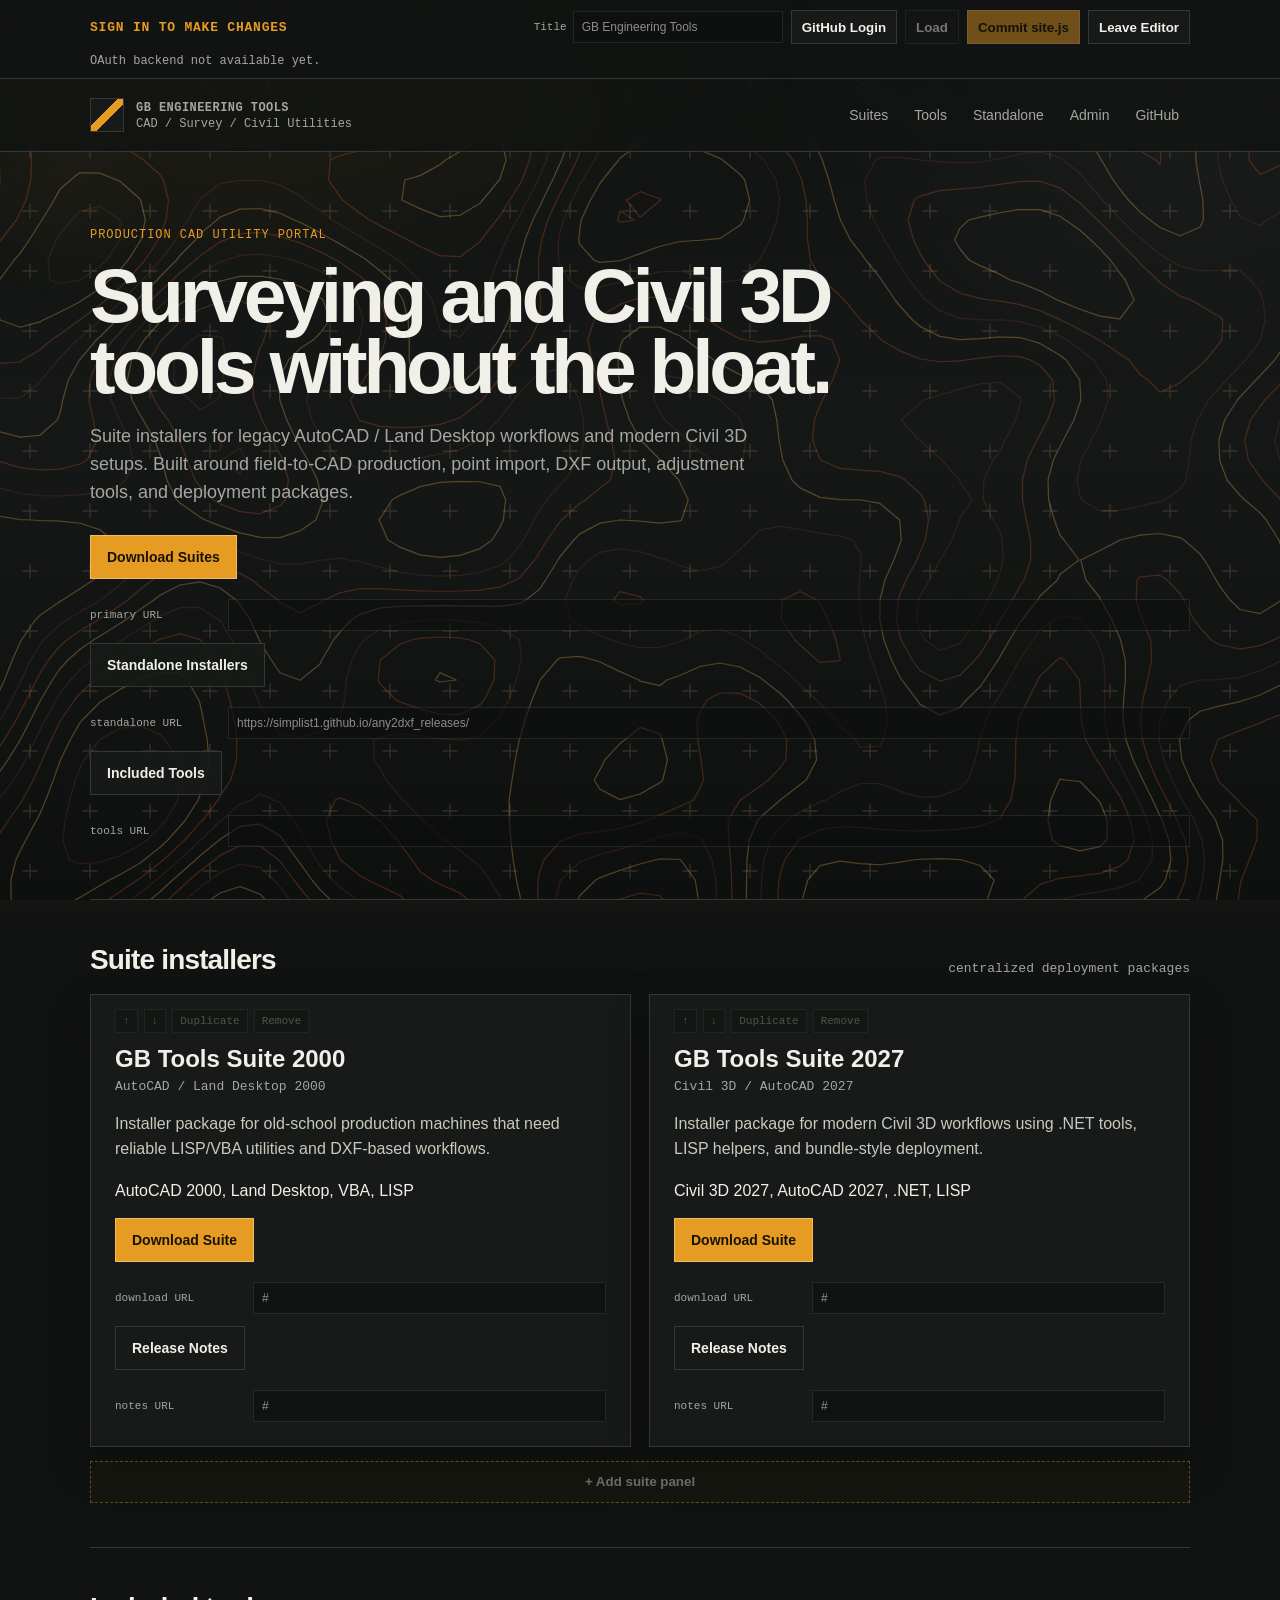
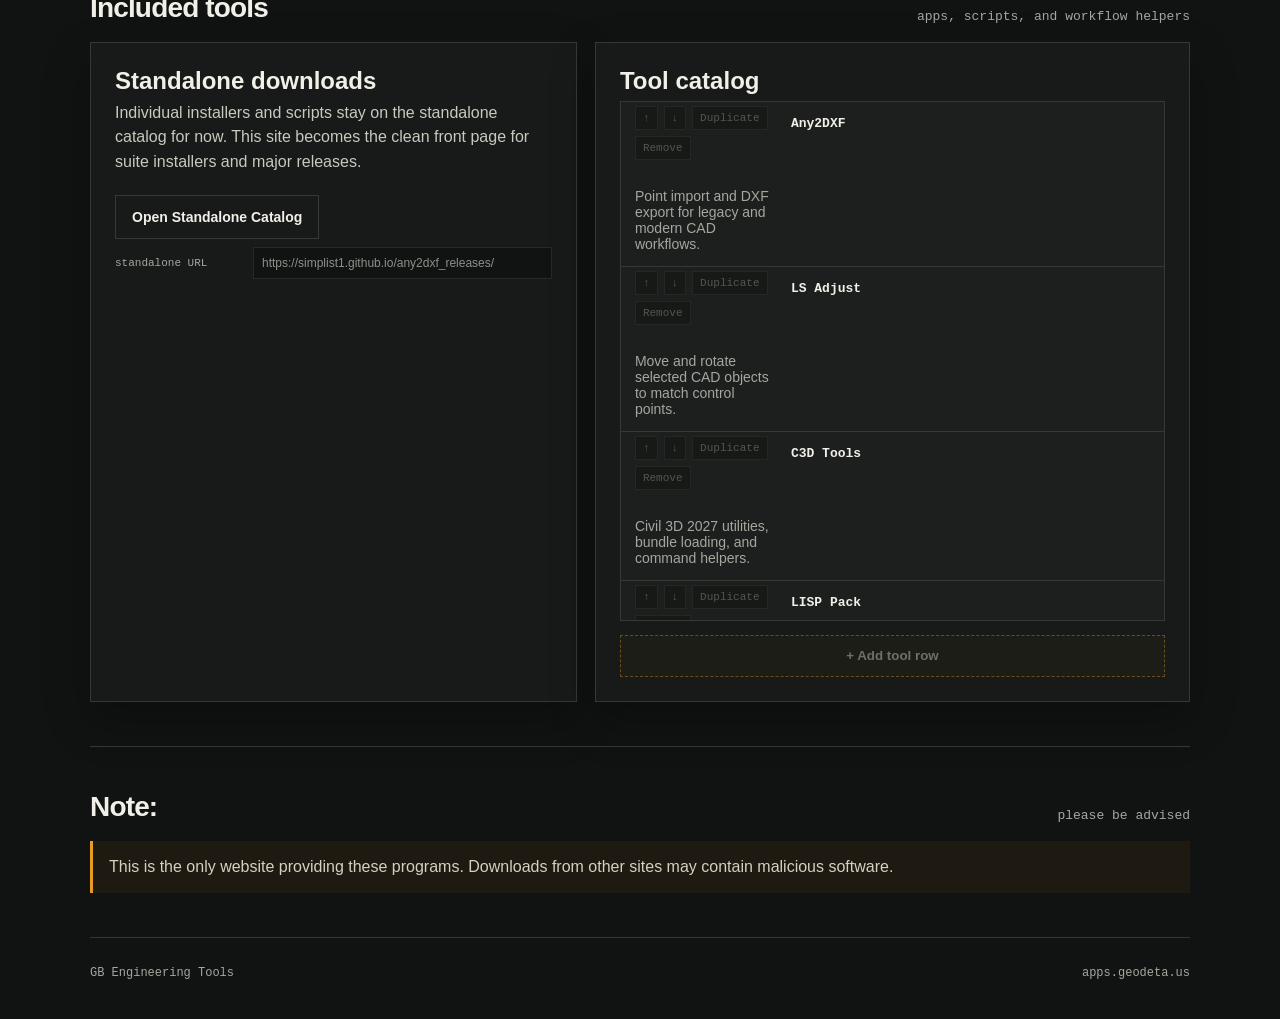
==== commit 68a8fc47: "Require GitHub sign-in to edit" ====
--- a/docs/editor.html
+++ b/docs/editor.html
@@ -12,14 +12,16 @@
     .editor-actions{display:flex;gap:8px;flex-wrap:wrap;align-items:center}
     .title-edit{display:flex;align-items:center;gap:6px;color:var(--muted);font-family:var(--mono);font-size:11px}
     .title-edit input{width:210px;max-width:44vw;border:1px solid var(--line);background:#0e100f;color:var(--text);padding:8px;font-size:12px}
+    .title-edit input:disabled,.url-edit input:disabled{opacity:.55;cursor:not-allowed}
     .edit-btn{border:1px solid var(--line);background:var(--panel);color:var(--text);min-height:34px;padding:0 10px;font-weight:700;cursor:pointer;text-decoration:none}
     .edit-btn:hover{border-color:var(--accent)}.edit-btn.primary{background:var(--accent);border-color:#efbb64;color:#171207}.edit-btn.bad{border-color:#7c453d;color:#ffb2a8}.edit-btn:disabled{opacity:.45;cursor:not-allowed}
     .editor-status{width:min(1100px,calc(100% - 32px));margin:0 auto 10px;color:var(--muted);font-family:var(--mono);font-size:12px}.editor-status:empty{display:none}
-    [contenteditable="true"]{outline:1px dashed rgba(230,155,34,.35);outline-offset:3px;border-radius:2px;cursor:text}[contenteditable="true"]:focus{outline:2px solid var(--accent);background:rgba(230,155,34,.08)}
-    .panel-controls{display:flex;gap:6px;flex-wrap:wrap;margin:-10px 0 12px}.mini-btn{border:1px solid var(--line);background:#101210;color:var(--muted);font-family:var(--mono);font-size:11px;padding:5px 7px;cursor:pointer}.mini-btn:hover{color:var(--text);border-color:var(--accent)}.mini-btn.bad:hover{border-color:#9c4b40;color:#ffb2a8}
+    [contenteditable="true"]{outline:1px dashed rgba(230,155,34,.35);outline-offset:3px;border-radius:2px;cursor:text}
+    [contenteditable="true"]:focus{outline:2px solid var(--accent);background:rgba(230,155,34,.08)}
+    [contenteditable="false"]{outline:none;cursor:default}
+    .panel-controls{display:flex;gap:6px;flex-wrap:wrap;margin:-10px 0 12px}.mini-btn{border:1px solid var(--line);background:#101210;color:var(--muted);font-family:var(--mono);font-size:11px;padding:5px 7px;cursor:pointer}.mini-btn:hover{color:var(--text);border-color:var(--accent)}.mini-btn.bad:hover{border-color:#9c4b40;color:#ffb2a8}.mini-btn:disabled{opacity:.4;cursor:not-allowed}
     .url-edit{display:grid;grid-template-columns:130px 1fr;gap:8px;align-items:center;margin-top:8px;width:100%}.url-edit label{font-family:var(--mono);font-size:11px;color:var(--muted)}.url-edit input{width:100%;border:1px solid var(--line);background:#0e100f;color:var(--text);padding:8px;font-size:12px}
-    .add-panel{margin-top:14px;border:1px dashed var(--accent);background:rgba(230,155,34,.07);color:var(--text);width:100%;min-height:42px;cursor:pointer;font-weight:800}.dragging{opacity:.45}
-    .locked{min-height:100vh;display:grid;place-items:center;position:relative;z-index:2}.locked-card{border:1px solid var(--line);background:var(--panel);padding:24px;width:min(440px,calc(100% - 32px))}.locked-card h1{font-size:32px;line-height:1;margin:8px 0 12px}.locked-card input{width:100%;border:1px solid var(--line);background:#0e100f;color:var(--text);padding:10px;margin:10px 0}
+    .add-panel{margin-top:14px;border:1px dashed var(--accent);background:rgba(230,155,34,.07);color:var(--text);width:100%;min-height:42px;cursor:pointer;font-weight:800}.add-panel:disabled{opacity:.4;cursor:not-allowed}.dragging{opacity:.45}
     .hide{display:none!important}.tool-list{max-height:520px}.tool-row{position:relative}.fake-link{display:inline-flex;text-decoration:none}
     @media(max-width:820px){.url-edit{grid-template-columns:1fr}.editor-bar{align-items:flex-start}.title-edit input{width:170px}}
   </style>
@@ -27,25 +29,14 @@
 <body>
   <div class="bg bg-base"></div><div class="bg bg-topo"></div><div class="bg bg-crosses"></div>
 
-  <div id="locked" class="locked">
-    <div class="locked-card">
-      <div class="kicker">GB Engineering Tools</div>
-      <h1>Live editor locked</h1>
-      <p class="lead" style="font-size:15px;margin:0 0 10px">Open with <b>editor.html?code=gbadmin</b>, or enter the code.</p>
-      <input id="codeInput" type="password" placeholder="URL code">
-      <button class="edit-btn primary" id="unlockBtn">Unlock</button>
-      <a class="edit-btn" href="index.html" style="margin-left:8px">Back</a>
-    </div>
-  </div>
-
-  <div id="editor" class="hide">
+  <div id="editor">
     <div class="editor-top">
       <div class="editor-bar">
-        <strong>LIVE PAGE EDITOR</strong>
+        <strong id="editorHeadline">SIGN IN TO MAKE CHANGES</strong>
         <div class="editor-actions">
-          <label class="title-edit">Title <input id="siteTitleInput" data-path="site.title" type="text" placeholder="Site title"></label>
+          <label class="title-edit">Title <input id="siteTitleInput" data-path="site.title" type="text" placeholder="Site title" disabled></label>
           <button class="edit-btn" id="loginBtn">GitHub Login</button>
-          <button class="edit-btn" id="loadBtn">Load</button>
+          <button class="edit-btn" id="loadBtn" disabled>Load</button>
           <button class="edit-btn primary" id="commitBtn" disabled>Commit site.js</button>
           <button class="edit-btn bad" id="logoutBtn" style="display:none">Logout</button>
           <button class="edit-btn" id="leaveBtn">Leave Editor</button>
@@ -58,45 +49,52 @@
 
   <script src="data/site.js?v=20260629sync"></script>
   <script>
-    const VALID_CODES=['gbadmin','po'+'p123'];
     const DEFAULT_DATA=window.GB_SITE_DATA||{site:{title:'GB Engineering Tools',subtitle:'CAD / Survey / Civil Utilities',githubUrl:'#',standaloneUrl:'#',footerLeft:'GB Engineering Tools',footerRight:'apps.geodeta.us'},nav:{suites:'Suites',tools:'Tools',standalone:'Standalone',admin:'Admin',github:'GitHub'},hero:{kicker:'Production CAD Utility Portal',title:'Surveying and Civil 3D tools without the bloat.',body:'Suite installers for legacy AutoCAD / Land Desktop workflows and modern Civil 3D setups.',primaryButton:'Download Suites',secondaryButton:'Standalone Installers',thirdButton:'Included Tools'},suitesSection:{title:'Suite installers',caption:'centralized deployment packages'},suites:[],toolsSection:{title:'Included tools',caption:'apps, scripts, and workflow helpers'},standalonePanel:{title:'Standalone downloads',description:'Individual installers and scripts stay on the standalone catalog for now.',buttonText:'Open Standalone Catalog',buttonUrl:'#'},toolCatalog:{title:'Tool catalog',rows:[]},adminSection:{title:'Admin editor',caption:'GitHub commit only',note:'Use the live editor to change site text, suite panels, tool rows, and GitHub Release links. Commit site.js to publish changes.'}};
-    let data=clean(DEFAULT_DATA), dragType=null, dragIndex=null, githubAuthed=false, dirty=false;
+    let data=clean(DEFAULT_DATA), dragType=null, dragIndex=null, githubAuthed=false, canEdit=false, dirty=false;
     function $(id){return document.getElementById(id)}
     function clone(x){return JSON.parse(JSON.stringify(x))}
     function clean(src){src=src||{};const b=clone(DEFAULT_DATA);Object.keys(b).forEach(k=>{if(Array.isArray(b[k]))b[k]=Array.isArray(src[k])?src[k]:b[k];else b[k]=Object.assign(b[k],src[k]||{})});b.suites=Array.isArray(src.suites)?src.suites.map(s=>Object.assign({name:'New Suite',subtitle:'',description:'',tags:[],downloadText:'Download',downloadUrl:'#',notesText:'Release Notes',notesUrl:'#'},s,{tags:Array.isArray(s.tags)?s.tags:[]})):b.suites;b.toolCatalog.rows=src.toolCatalog&&Array.isArray(src.toolCatalog.rows)?src.toolCatalog.rows.map(r=>Object.assign({name:'New Tool',description:''},r)):b.toolCatalog.rows;return b}
     function status(t){$('status').textContent=t||''}
-    function markDirty(msg='Unsaved edits. Commit site.js to publish.'){dirty=true;status(msg)}
+    function markDirty(msg='Unsaved edits. Commit site.js to publish.'){if(!canEdit){status('Sign in with GitHub to make changes.');return}dirty=true;status(msg)}
     function esc(v){return String(v??'').replace(/[&<>"']/g,c=>({'&':'&amp;','<':'&lt;','>':'&gt;','"':'&quot;',"'":'&#039;'}[c]))}
     function getPath(p){return p.split('.').reduce((o,k)=>o?o[k]:'',data)}
     function setPath(p,v){const parts=p.split('.');let o=data;while(parts.length>1){const k=parts.shift();if(o[k]==null)o[k]={};o=o[k]}o[parts[0]]=v}
-    function editSpan(p,c=''){return `<span class="${c}" contenteditable="true" data-path="${p}">${esc(getPath(p))}</span>`}
-    function editable(tag,p,c=''){return `<${tag} class="${c}" contenteditable="true" data-path="${p}">${esc(getPath(p))}</${tag}>`}
-    function urlInput(label,p){return `<div class="url-edit"><label>${label}</label><input data-path="${p}" value="${esc(getPath(p))}"></div>`}
+    function ce(){return canEdit?'true':'false'}
+    function disabled(){return canEdit?'':' disabled'}
+    function editSpan(p,c=''){return `<span class="${c}" contenteditable="${ce()}" data-path="${p}">${esc(getPath(p))}</span>`}
+    function editable(tag,p,c=''){return `<${tag} class="${c}" contenteditable="${ce()}" data-path="${p}">${esc(getPath(p))}</${tag}>`}
+    function urlInput(label,p){return `<div class="url-edit"><label>${label}</label><input data-path="${p}" value="${esc(getPath(p))}"${disabled()}></div>`}
     function linkButton(textPath,urlPath,primary,label){return `<a class="btn ${primary?'primary':''} fake-link" href="#" onclick="return false">${editSpan(textPath)}</a>${urlInput(label,urlPath)}`}
     function syncTitle(value,source){document.title=(value||'GB Engineering Tools')+' Editor';document.querySelectorAll('[data-path="site.title"]').forEach(el=>{if(el===source)return;if('value' in el)el.value=value||'';else el.textContent=value||''})}
+    function updateControls(){
+      $('editorHeadline').textContent=canEdit?'LIVE PAGE EDITOR':'SIGN IN TO MAKE CHANGES';
+      $('siteTitleInput').disabled=!canEdit;
+      $('loadBtn').disabled=!canEdit;
+      $('commitBtn').disabled=!(canEdit&&githubAuthed);
+    }
     function toSiteJs(){return 'window.GB_SITE_DATA = '+JSON.stringify(data,null,2)+';\n'}
     function parseSiteJs(text){const m=String(text||'').match(/window\.GB_SITE_DATA\s*=\s*([\s\S]*?);\s*$/);if(!m)throw new Error('Could not read latest site.js.');return JSON.parse(m[1])}
     async function fetchLatestSiteData(){const r=await fetch('data/site.js?sync='+Date.now(),{cache:'no-store'});if(!r.ok)throw new Error('Could not load latest site.js: '+r.status);return parseSiteJs(await r.text())}
-    async function loadLatestSiteData(){if(dirty&&!confirm('You have unsaved edits that are NOT committed. Loading latest site.js will replace them. Continue?'))return;status('Loading latest site.js...');try{data=clean(await fetchLatestSiteData());window.GB_SITE_DATA=data;dirty=false;render();status('Loaded latest site.js.')}catch(e){status(e.message)}}
-    function render(){syncTitle(data.site.title);$('live').innerHTML=`<header><nav><a class="brand" href="#" onclick="return false"><div class="mark"></div><div><strong>${editSpan('site.title')}</strong><span>${editSpan('site.subtitle')}</span></div></a><div class="links"><a href="#suites">${editSpan('nav.suites')}</a><a href="#tools">${editSpan('nav.tools')}</a><a href="#standalone">${editSpan('nav.standalone')}</a><a href="#admin">${editSpan('nav.admin')}</a><a href="#">${editSpan('nav.github')}</a></div></nav></header><main class="site"><section class="hero"><div class="kicker">${editSpan('hero.kicker')}</div>${editable('h1','hero.title')}<p class="lead" contenteditable="true" data-path="hero.body">${esc(data.hero.body)}</p><div class="actions">${linkButton('hero.primaryButton','site.suitesUrl',true,'primary URL')}${linkButton('hero.secondaryButton','site.standaloneUrl',false,'standalone URL')}${linkButton('hero.thirdButton','site.toolsUrl',false,'tools URL')}</div></section><section id="suites"><div class="section-head"><h2 contenteditable="true" data-path="suitesSection.title">${esc(data.suitesSection.title)}</h2><p contenteditable="true" data-path="suitesSection.caption">${esc(data.suitesSection.caption)}</p></div><div class="grid" id="suiteGrid">${data.suites.map((s,i)=>suiteCard(s,i)).join('')}</div><button class="add-panel" data-add="suite">+ Add suite panel</button></section><section id="tools"><div class="section-head"><h2 contenteditable="true" data-path="toolsSection.title">${esc(data.toolsSection.title)}</h2><p contenteditable="true" data-path="toolsSection.caption">${esc(data.toolsSection.caption)}</p></div><div class="split"><div class="card" id="standalone"><h3 contenteditable="true" data-path="standalonePanel.title">${esc(data.standalonePanel.title)}</h3><p contenteditable="true" data-path="standalonePanel.description">${esc(data.standalonePanel.description)}</p>${linkButton('standalonePanel.buttonText','standalonePanel.buttonUrl',false,'standalone URL')}</div><div class="card"><h3 contenteditable="true" data-path="toolCatalog.title">${esc(data.toolCatalog.title)}</h3><div class="tool-list">${data.toolCatalog.rows.map((r,i)=>toolRow(r,i)).join('')}</div><button class="add-panel" data-add="tool">+ Add tool row</button></div></div></section><section id="admin"><div class="section-head"><h2 contenteditable="true" data-path="adminSection.title">${esc(data.adminSection.title)}</h2><p contenteditable="true" data-path="adminSection.caption">${esc(data.adminSection.caption)}</p></div><div class="note" contenteditable="true" data-path="adminSection.note">${esc(data.adminSection.note)}</div></section><footer><span contenteditable="true" data-path="site.footerLeft">${esc(data.site.footerLeft)}</span><span contenteditable="true" data-path="site.footerRight">${esc(data.site.footerRight)}</span></footer></main>`;wireDrag()}
-    function suiteCard(s,i){return `<article class="card" draggable="true" data-drag="suite" data-index="${i}"><div class="panel-controls"><button class="mini-btn" data-act="up:suite:${i}">↑</button><button class="mini-btn" data-act="down:suite:${i}">↓</button><button class="mini-btn" data-act="dup:suite:${i}">Duplicate</button><button class="mini-btn bad" data-act="remove:suite:${i}">Remove</button></div><h3 contenteditable="true" data-path="suites.${i}.name">${esc(s.name)}</h3><div class="sub" contenteditable="true" data-path="suites.${i}.subtitle">${esc(s.subtitle)}</div><p contenteditable="true" data-path="suites.${i}.description">${esc(s.description)}</p><div class="details" contenteditable="true" data-tags="suites.${i}.tags">${esc((s.tags||[]).join(', '))}</div><div class="actions">${linkButton(`suites.${i}.downloadText`,`suites.${i}.downloadUrl`,true,'download URL')}${linkButton(`suites.${i}.notesText`,`suites.${i}.notesUrl`,false,'notes URL')}</div></article>`}
-    function toolRow(r,i){return `<div class="tool-row" draggable="true" data-drag="tool" data-index="${i}"><div class="panel-controls"><button class="mini-btn" data-act="up:tool:${i}">↑</button><button class="mini-btn" data-act="down:tool:${i}">↓</button><button class="mini-btn" data-act="dup:tool:${i}">Duplicate</button><button class="mini-btn bad" data-act="remove:tool:${i}">Remove</button></div><strong contenteditable="true" data-path="toolCatalog.rows.${i}.name">${esc(r.name)}</strong><span contenteditable="true" data-path="toolCatalog.rows.${i}.description">${esc(r.description)}</span></div>`}
-    document.addEventListener('input',e=>{const p=e.target.getAttribute('data-path'),tags=e.target.getAttribute('data-tags');if(p){const v=e.target.value!==undefined?e.target.value:e.target.textContent;setPath(p,v);if(p==='site.title')syncTitle(v,e.target);markDirty()}if(tags){setPath(tags,e.target.textContent.split(',').map(x=>x.trim()).filter(Boolean));markDirty('Edited tags. Commit site.js to publish.')}});
-    document.addEventListener('click',e=>{const add=e.target.getAttribute('data-add'),act=e.target.getAttribute('data-act');if(add==='suite'){data.suites.push({name:'New Suite',subtitle:'Edit subtitle',description:'Edit description here.',tags:['New'],downloadText:'Download Suite',downloadUrl:'#',notesText:'Release Notes',notesUrl:'#'});render();markDirty('Added suite panel. Commit site.js to publish.')}if(add==='tool'){data.toolCatalog.rows.push({name:'New Tool',description:'Edit tool description.'});render();markDirty('Added tool row. Commit site.js to publish.')}if(act)doAct(act)});
+    async function loadLatestSiteData(){if(!canEdit){status('Sign in with GitHub to load latest data.');return}if(dirty&&!confirm('You have unsaved edits that are NOT committed. Loading latest site.js will replace them. Continue?'))return;status('Loading latest site.js...');try{data=clean(await fetchLatestSiteData());window.GB_SITE_DATA=data;dirty=false;render();status('Loaded latest site.js.')}catch(e){status(e.message)}}
+    function render(){syncTitle(data.site.title);$('live').innerHTML=`<header><nav><a class="brand" href="#" onclick="return false"><div class="mark"></div><div><strong>${editSpan('site.title')}</strong><span>${editSpan('site.subtitle')}</span></div></a><div class="links"><a href="#suites">${editSpan('nav.suites')}</a><a href="#tools">${editSpan('nav.tools')}</a><a href="#standalone">${editSpan('nav.standalone')}</a><a href="#admin">${editSpan('nav.admin')}</a><a href="#">${editSpan('nav.github')}</a></div></nav></header><main class="site"><section class="hero"><div class="kicker">${editSpan('hero.kicker')}</div>${editable('h1','hero.title')}<p class="lead" contenteditable="${ce()}" data-path="hero.body">${esc(data.hero.body)}</p><div class="actions">${linkButton('hero.primaryButton','site.suitesUrl',true,'primary URL')}${linkButton('hero.secondaryButton','site.standaloneUrl',false,'standalone URL')}${linkButton('hero.thirdButton','site.toolsUrl',false,'tools URL')}</div></section><section id="suites"><div class="section-head"><h2 contenteditable="${ce()}" data-path="suitesSection.title">${esc(data.suitesSection.title)}</h2><p contenteditable="${ce()}" data-path="suitesSection.caption">${esc(data.suitesSection.caption)}</p></div><div class="grid" id="suiteGrid">${data.suites.map((s,i)=>suiteCard(s,i)).join('')}</div><button class="add-panel" data-add="suite"${disabled()}>+ Add suite panel</button></section><section id="tools"><div class="section-head"><h2 contenteditable="${ce()}" data-path="toolsSection.title">${esc(data.toolsSection.title)}</h2><p contenteditable="${ce()}" data-path="toolsSection.caption">${esc(data.toolsSection.caption)}</p></div><div class="split"><div class="card" id="standalone"><h3 contenteditable="${ce()}" data-path="standalonePanel.title">${esc(data.standalonePanel.title)}</h3><p contenteditable="${ce()}" data-path="standalonePanel.description">${esc(data.standalonePanel.description)}</p>${linkButton('standalonePanel.buttonText','standalonePanel.buttonUrl',false,'standalone URL')}</div><div class="card"><h3 contenteditable="${ce()}" data-path="toolCatalog.title">${esc(data.toolCatalog.title)}</h3><div class="tool-list">${data.toolCatalog.rows.map((r,i)=>toolRow(r,i)).join('')}</div><button class="add-panel" data-add="tool"${disabled()}>+ Add tool row</button></div></div></section><section id="admin"><div class="section-head"><h2 contenteditable="${ce()}" data-path="adminSection.title">${esc(data.adminSection.title)}</h2><p contenteditable="${ce()}" data-path="adminSection.caption">${esc(data.adminSection.caption)}</p></div><div class="note" contenteditable="${ce()}" data-path="adminSection.note">${esc(data.adminSection.note)}</div></section><footer><span contenteditable="${ce()}" data-path="site.footerLeft">${esc(data.site.footerLeft)}</span><span contenteditable="${ce()}" data-path="site.footerRight">${esc(data.site.footerRight)}</span></footer></main>`;wireDrag();updateControls()}
+    function miniControls(t,i){return `<div class="panel-controls"><button class="mini-btn" data-act="up:${t}:${i}"${disabled()}>↑</button><button class="mini-btn" data-act="down:${t}:${i}"${disabled()}>↓</button><button class="mini-btn" data-act="dup:${t}:${i}"${disabled()}>Duplicate</button><button class="mini-btn bad" data-act="remove:${t}:${i}"${disabled()}>Remove</button></div>`}
+    function suiteCard(s,i){return `<article class="card" draggable="${canEdit?'true':'false'}" data-drag="suite" data-index="${i}">${miniControls('suite',i)}<h3 contenteditable="${ce()}" data-path="suites.${i}.name">${esc(s.name)}</h3><div class="sub" contenteditable="${ce()}" data-path="suites.${i}.subtitle">${esc(s.subtitle)}</div><p contenteditable="${ce()}" data-path="suites.${i}.description">${esc(s.description)}</p><div class="details" contenteditable="${ce()}" data-tags="suites.${i}.tags">${esc((s.tags||[]).join(', '))}</div><div class="actions">${linkButton(`suites.${i}.downloadText`,`suites.${i}.downloadUrl`,true,'download URL')}${linkButton(`suites.${i}.notesText`,`suites.${i}.notesUrl`,false,'notes URL')}</div></article>`}
+    function toolRow(r,i){return `<div class="tool-row" draggable="${canEdit?'true':'false'}" data-drag="tool" data-index="${i}">${miniControls('tool',i)}<strong contenteditable="${ce()}" data-path="toolCatalog.rows.${i}.name">${esc(r.name)}</strong><span contenteditable="${ce()}" data-path="toolCatalog.rows.${i}.description">${esc(r.description)}</span></div>`}
+    document.addEventListener('input',e=>{if(!canEdit)return;const p=e.target.getAttribute('data-path'),tags=e.target.getAttribute('data-tags');if(p){const v=e.target.value!==undefined?e.target.value:e.target.textContent;setPath(p,v);if(p==='site.title')syncTitle(v,e.target);markDirty()}if(tags){setPath(tags,e.target.textContent.split(',').map(x=>x.trim()).filter(Boolean));markDirty('Edited tags. Commit site.js to publish.')}});
+    document.addEventListener('click',e=>{const add=e.target.getAttribute('data-add'),act=e.target.getAttribute('data-act');if((add||act)&&!canEdit){status('Sign in with GitHub to make changes.');return}if(add==='suite'){data.suites.push({name:'New Suite',subtitle:'Edit subtitle',description:'Edit description here.',tags:['New'],downloadText:'Download Suite',downloadUrl:'#',notesText:'Release Notes',notesUrl:'#'});render();markDirty('Added suite panel. Commit site.js to publish.')}if(add==='tool'){data.toolCatalog.rows.push({name:'New Tool',description:'Edit tool description.'});render();markDirty('Added tool row. Commit site.js to publish.')}if(act)doAct(act)});
     function listFor(t){return t==='suite'?data.suites:data.toolCatalog.rows}
     function doAct(spec){const[a,t,raw]=spec.split(':'),i=Number(raw),l=listFor(t);if(a==='remove')l.splice(i,1);if(a==='dup')l.splice(i+1,0,clone(l[i]));if(a==='up'&&i>0)[l[i-1],l[i]]=[l[i],l[i-1]];if(a==='down'&&i<l.length-1)[l[i+1],l[i]]=[l[i],l[i+1]];render();markDirty('Updated '+t+' layout. Commit site.js to publish.')}
-    function wireDrag(){document.querySelectorAll('[data-drag]').forEach(el=>{el.addEventListener('dragstart',ev=>{dragType=el.dataset.drag;dragIndex=Number(el.dataset.index);el.classList.add('dragging');ev.dataTransfer.effectAllowed='move'});el.addEventListener('dragend',()=>el.classList.remove('dragging'));el.addEventListener('dragover',ev=>ev.preventDefault());el.addEventListener('drop',ev=>{ev.preventDefault();if(el.dataset.drag!==dragType)return;const to=Number(el.dataset.index),l=listFor(dragType),item=l.splice(dragIndex,1)[0];l.splice(to,0,item);render();markDirty('Dragged '+dragType+' into place. Commit site.js to publish.')})})}
-    async function refreshGitHub(){try{const r=await fetch('/api/github/me',{credentials:'include'}),j=await r.json();if(j.authenticated&&j.allowed){githubAuthed=true;$('loginBtn').style.display='none';$('logoutBtn').style.display='';$('commitBtn').disabled=false;status('GitHub connected as '+j.login+'.')}else if(j.authenticated){status('GitHub user mismatch. Expected '+j.allowedLogin+', got '+j.login+'.')}else status('GitHub not connected. Login before committing.')}catch(e){status('OAuth backend not available yet.')}}
-    async function commitGitHub(){if(!githubAuthed){status('Login to GitHub first.');return}status('Committing site.js...');try{const r=await fetch('/api/github/save-site',{method:'POST',credentials:'include',headers:{'Content-Type':'application/json'},body:JSON.stringify({content:toSiteJs(),message:'Update site data from live editor'})}),j=await r.json();if(!r.ok||!j.ok)throw new Error(j.error||'GitHub save failed');dirty=false;status('Committed: '+String(j.commit||'').slice(0,7)+'. Wait for Cloudflare deploy; public site will notify visitors after it sees the update.')}catch(e){status(e.message)}}
+    function wireDrag(){if(!canEdit)return;document.querySelectorAll('[data-drag]').forEach(el=>{el.addEventListener('dragstart',ev=>{dragType=el.dataset.drag;dragIndex=Number(el.dataset.index);el.classList.add('dragging');ev.dataTransfer.effectAllowed='move'});el.addEventListener('dragend',()=>el.classList.remove('dragging'));el.addEventListener('dragover',ev=>ev.preventDefault());el.addEventListener('drop',ev=>{ev.preventDefault();if(el.dataset.drag!==dragType)return;const to=Number(el.dataset.index),l=listFor(dragType),item=l.splice(dragIndex,1)[0];l.splice(to,0,item);render();markDirty('Dragged '+dragType+' into place. Commit site.js to publish.')})})}
+    async function refreshGitHub(){status('Checking GitHub sign-in...');try{const r=await fetch('/api/github/me',{credentials:'include'}),j=await r.json();if(j.authenticated&&j.allowed){githubAuthed=true;canEdit=true;$('loginBtn').style.display='none';$('logoutBtn').style.display='';render();status('GitHub connected as '+j.login+'. Editing unlocked.')}else{githubAuthed=false;canEdit=false;$('loginBtn').style.display='';$('logoutBtn').style.display='none';render();if(j.authenticated)status('GitHub user mismatch. Expected '+j.allowedLogin+', got '+j.login+'.');else status('Sign in with GitHub to make changes.')}}catch(e){githubAuthed=false;canEdit=false;$('loginBtn').style.display='';$('logoutBtn').style.display='none';render();status('OAuth backend not available yet.')}}
+    async function commitGitHub(){if(!githubAuthed||!canEdit){status('Sign in with GitHub first.');return}status('Committing site.js...');try{const r=await fetch('/api/github/save-site',{method:'POST',credentials:'include',headers:{'Content-Type':'application/json'},body:JSON.stringify({content:toSiteJs(),message:'Update site data from live editor'})}),j=await r.json();if(!r.ok||!j.ok)throw new Error(j.error||'GitHub save failed');dirty=false;status('Committed: '+String(j.commit||'').slice(0,7)+'. Wait for Cloudflare deploy; public site will notify visitors after it sees the update.')}catch(e){status(e.message)}}
     function leaveEditor(){if(dirty&&!confirm('You have unsaved edits that are NOT committed to GitHub. Leave editor anyway?'))return;dirty=false;window.location.href='index.html'}
     window.addEventListener('beforeunload',e=>{if(!dirty)return;e.preventDefault();e.returnValue=''})
-    $('unlockBtn').onclick=()=>{const c=$('codeInput').value.trim();if(VALID_CODES.includes(c))location.href='editor.html?code='+encodeURIComponent(c)}
-    $('loginBtn').onclick=()=>{if(dirty&&!confirm('You have unsaved edits. Login will leave/reload this page. Continue?'))return;dirty=false;location.href='/api/github/login'}
+    $('loginBtn').onclick=()=>{dirty=false;location.href='/api/github/login'}
     $('loadBtn').onclick=loadLatestSiteData
     $('logoutBtn').onclick=()=>{if(dirty&&!confirm('You have unsaved edits. Logout will leave/reload this page. Continue?'))return;dirty=false;location.href='/api/github/logout'}
     $('commitBtn').onclick=commitGitHub
     $('leaveBtn').onclick=leaveEditor
-    function boot(){const code=new URLSearchParams(location.search).get('code')||'';if(!VALID_CODES.includes(code))return;$('locked').classList.add('hide');$('editor').classList.remove('hide');render();refreshGitHub()}boot();
+    function boot(){render();refreshGitHub()}boot();
   </script>
 </body>
 </html>
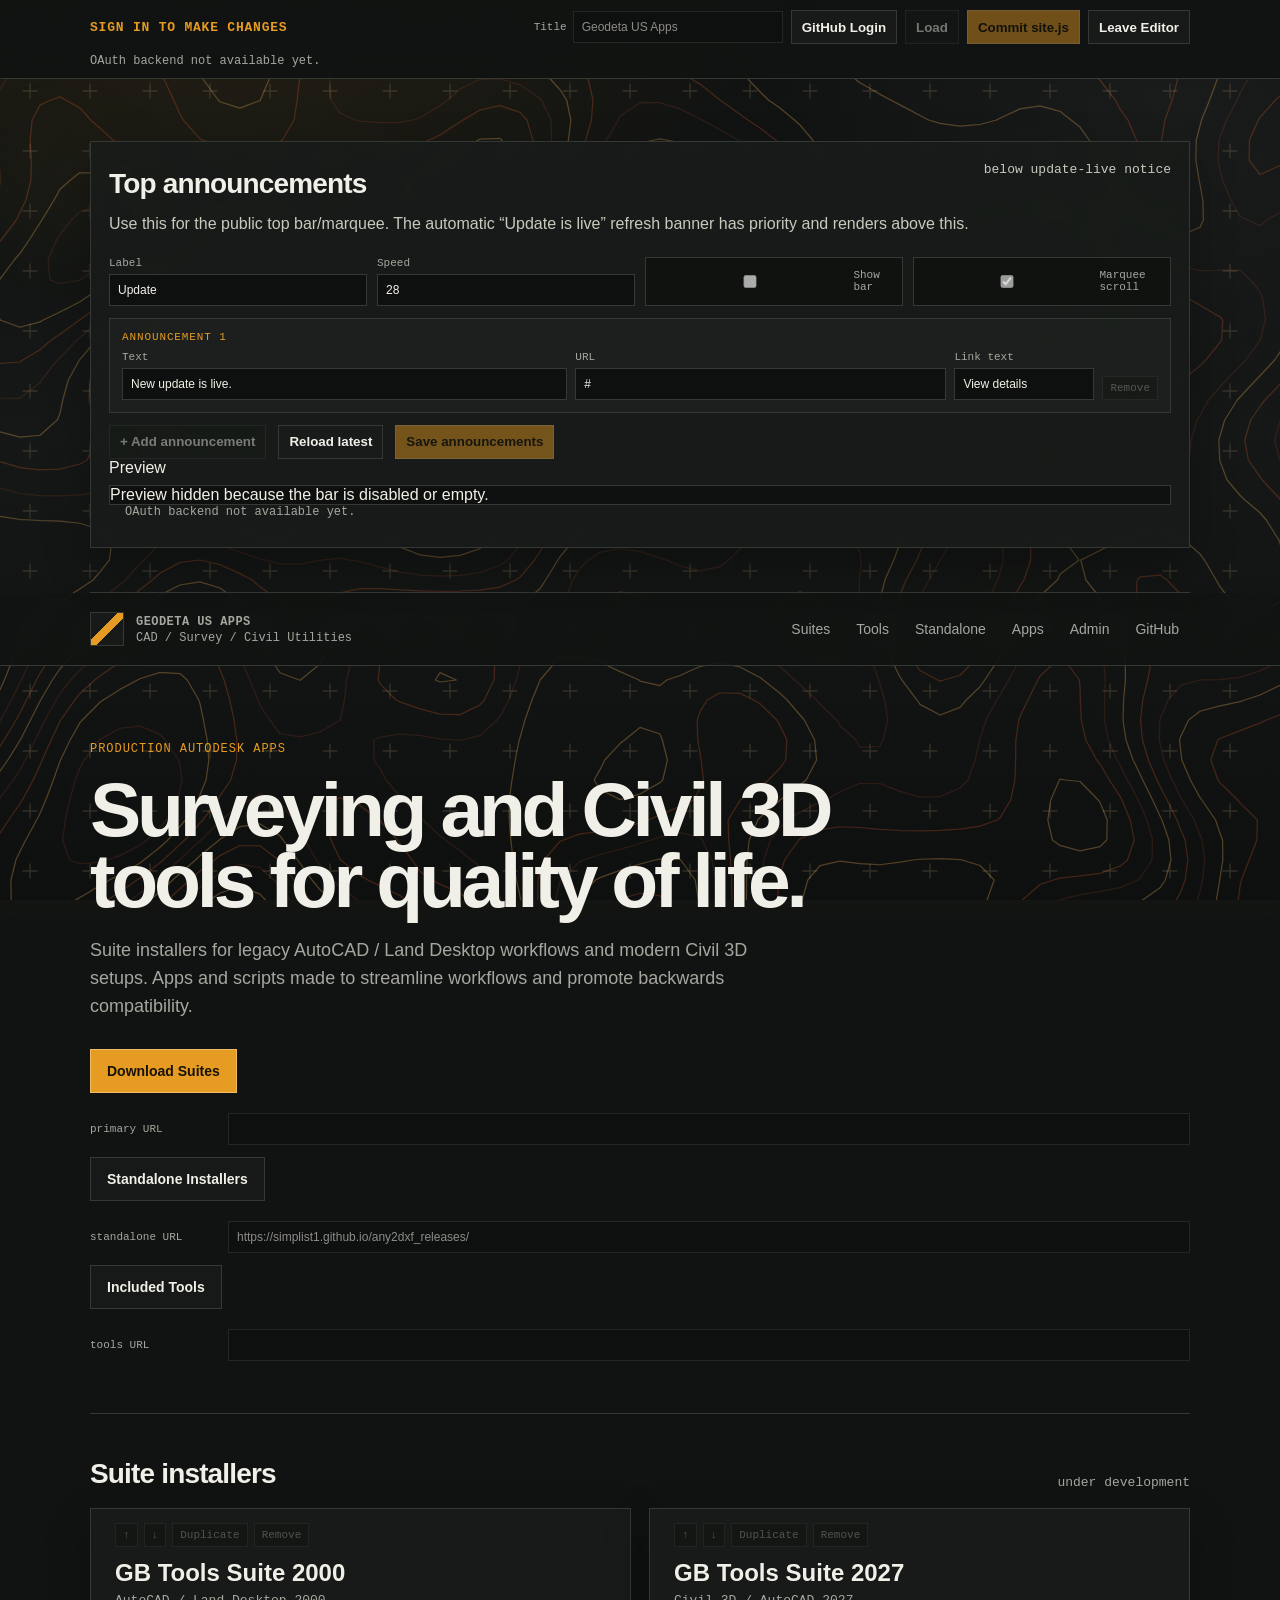
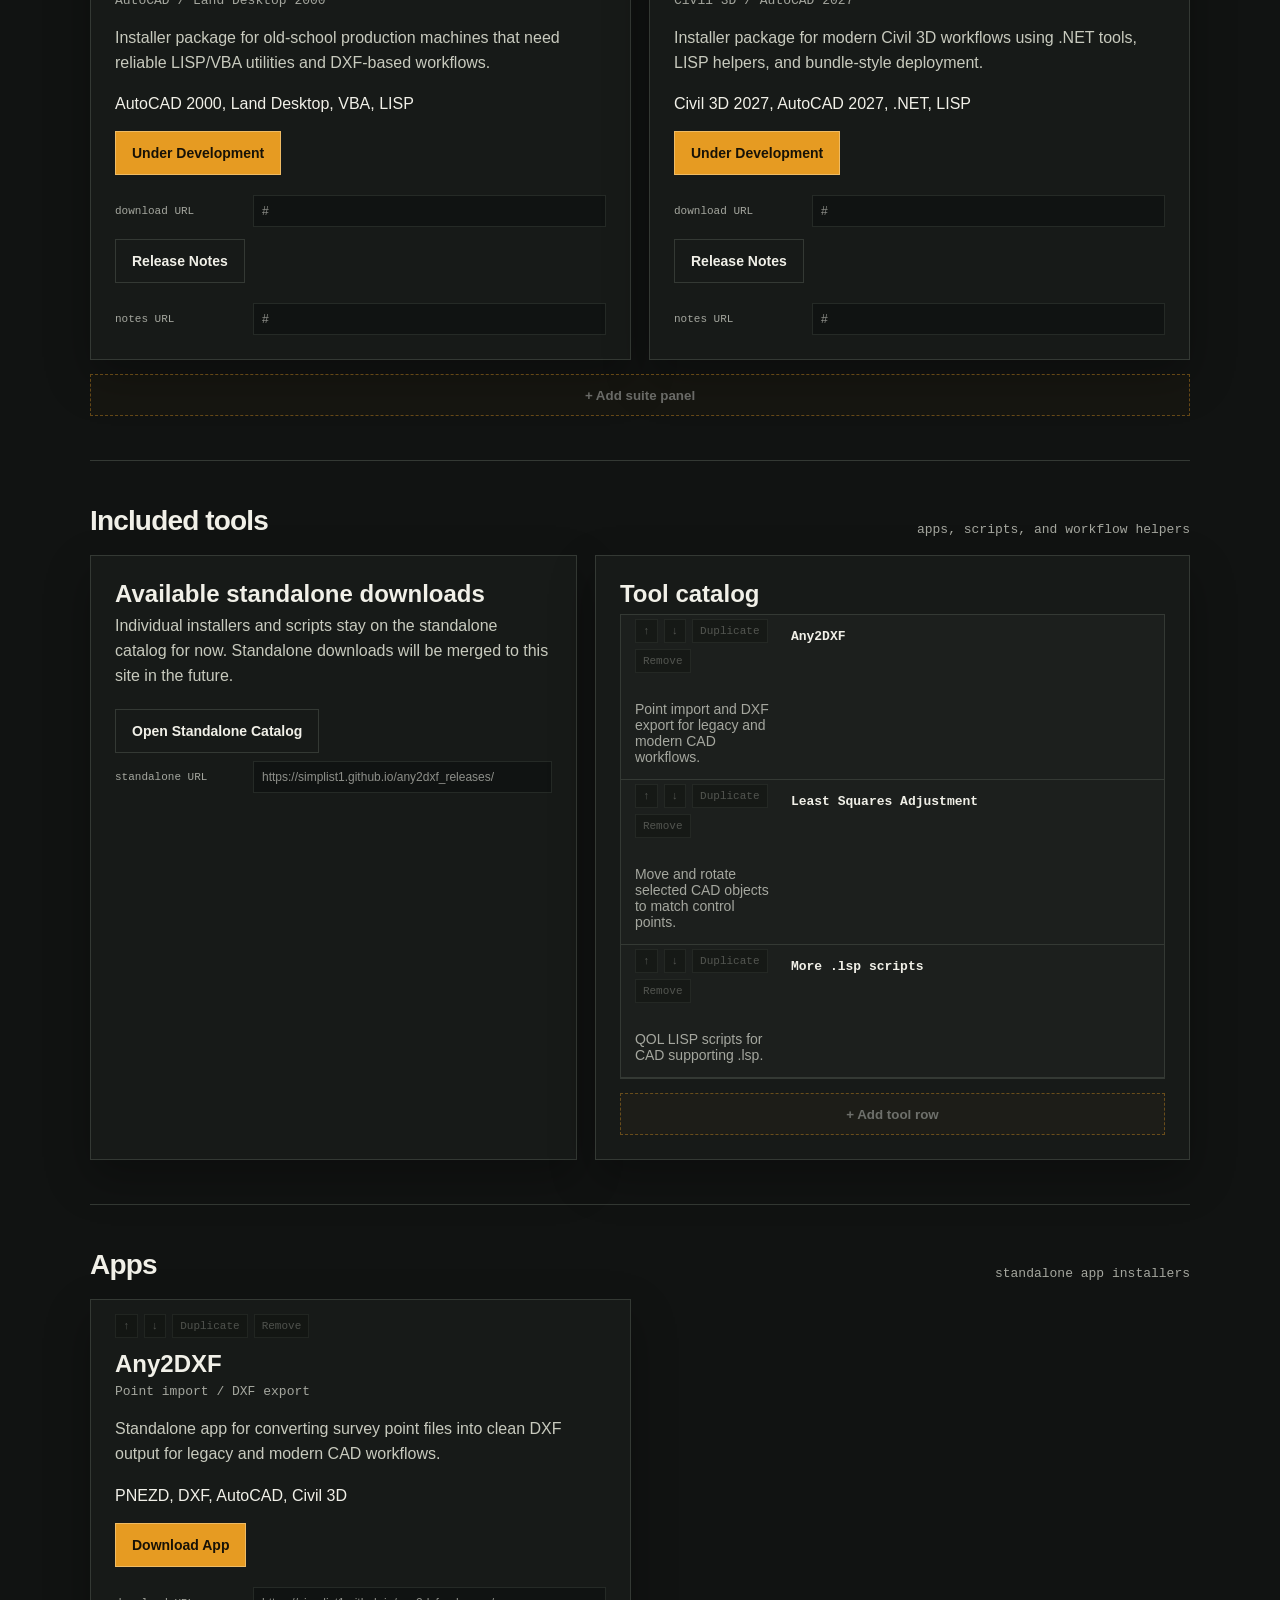
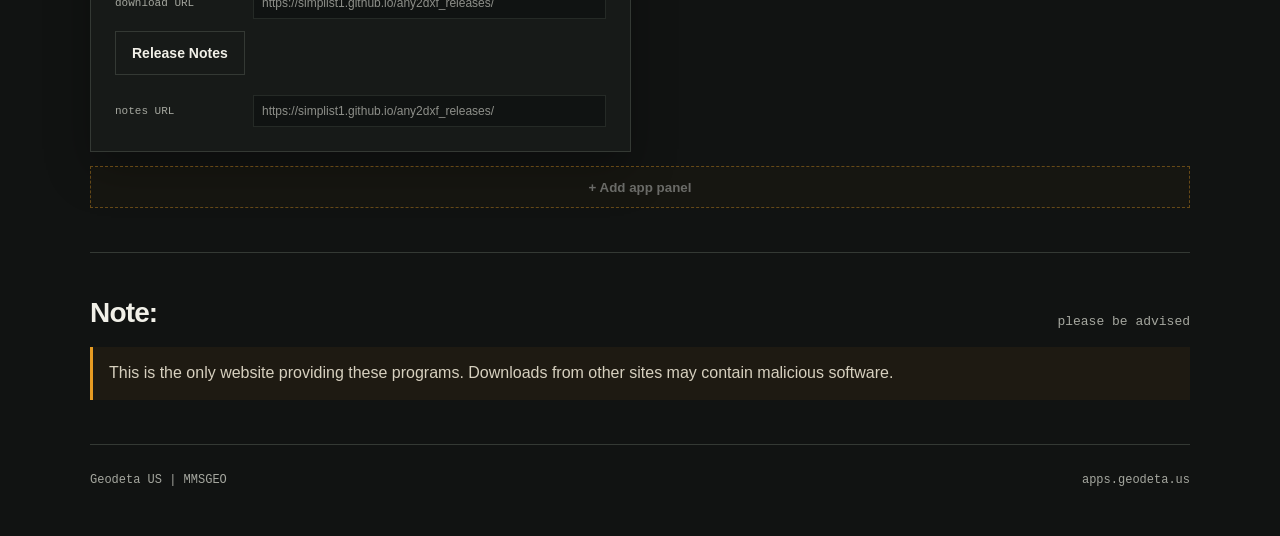
==== commit 7d9f201d: "Make Apps editable in site editor" ====
--- a/docs/editor.html
+++ b/docs/editor.html
@@ -4,7 +4,8 @@
   <meta charset="UTF-8">
   <meta name="viewport" content="width=device-width, initial-scale=1.0">
   <title>GB Engineering Tools Live Editor</title>
-  <link rel="stylesheet" href="style.css?v=20260629tidybg">
+  <link rel="stylesheet" href="style.css?v=20260707apps">
+  <link rel="stylesheet" href="announcements.css?v=20260707apps" data-announcement-css="true">
   <style>
     .editor-top{position:sticky;top:0;z-index:50;background:rgba(17,19,18,.95);border-bottom:1px solid var(--line);backdrop-filter:blur(12px)}
     .editor-bar{width:min(1100px,calc(100% - 32px));margin:0 auto;padding:10px 0;display:flex;gap:10px;align-items:center;justify-content:space-between;flex-wrap:wrap}
@@ -47,13 +48,15 @@
     <div id="live"></div>
   </div>
 
-  <script src="data/site.js?v=20260629sync"></script>
+  <script src="data/site.js?v=20260707apps"></script>
   <script>
-    const DEFAULT_DATA=window.GB_SITE_DATA||{site:{title:'GB Engineering Tools',subtitle:'CAD / Survey / Civil Utilities',githubUrl:'#',standaloneUrl:'#',footerLeft:'GB Engineering Tools',footerRight:'apps.geodeta.us'},nav:{suites:'Suites',tools:'Tools',standalone:'Standalone',admin:'Admin',github:'GitHub'},hero:{kicker:'Production CAD Utility Portal',title:'Surveying and Civil 3D tools without the bloat.',body:'Suite installers for legacy AutoCAD / Land Desktop workflows and modern Civil 3D setups.',primaryButton:'Download Suites',secondaryButton:'Standalone Installers',thirdButton:'Included Tools'},suitesSection:{title:'Suite installers',caption:'centralized deployment packages'},suites:[],toolsSection:{title:'Included tools',caption:'apps, scripts, and workflow helpers'},standalonePanel:{title:'Standalone downloads',description:'Individual installers and scripts stay on the standalone catalog for now.',buttonText:'Open Standalone Catalog',buttonUrl:'#'},toolCatalog:{title:'Tool catalog',rows:[]},adminSection:{title:'Admin editor',caption:'GitHub commit only',note:'Use the live editor to change site text, suite panels, tool rows, and GitHub Release links. Commit site.js to publish changes.'}};
+    const DEFAULT_DATA=window.GB_SITE_DATA||{site:{title:'GB Engineering Tools',subtitle:'CAD / Survey / Civil Utilities',githubUrl:'#',standaloneUrl:'#',footerLeft:'GB Engineering Tools',footerRight:'apps.geodeta.us'},nav:{suites:'Suites',tools:'Tools',standalone:'Standalone',apps:'Apps',admin:'Admin',github:'GitHub'},announcements:{enabled:false,label:'Update',marquee:true,speedSeconds:28,items:[]},hero:{kicker:'Production CAD Utility Portal',title:'Surveying and Civil 3D tools without the bloat.',body:'Suite installers for legacy AutoCAD / Land Desktop workflows and modern Civil 3D setups.',primaryButton:'Download Suites',secondaryButton:'Standalone Installers',thirdButton:'Included Tools'},suitesSection:{title:'Suite installers',caption:'centralized deployment packages'},suites:[],toolsSection:{title:'Included tools',caption:'apps, scripts, and workflow helpers'},standalonePanel:{title:'Standalone downloads',description:'Individual installers and scripts stay on the standalone catalog for now.',buttonText:'Open Standalone Catalog',buttonUrl:'#'},appsSection:{title:'Apps',caption:'standalone app installers'},apps:[],toolCatalog:{title:'Tool catalog',rows:[]},adminSection:{title:'Admin editor',caption:'GitHub commit only',note:'Use the live editor to change site text, suite panels, app panels, tool rows, and GitHub Release links. Commit site.js to publish changes.'}};
     let data=clean(DEFAULT_DATA), dragType=null, dragIndex=null, githubAuthed=false, canEdit=false, dirty=false;
     function $(id){return document.getElementById(id)}
     function clone(x){return JSON.parse(JSON.stringify(x))}
-    function clean(src){src=src||{};const b=clone(DEFAULT_DATA);Object.keys(b).forEach(k=>{if(Array.isArray(b[k]))b[k]=Array.isArray(src[k])?src[k]:b[k];else b[k]=Object.assign(b[k],src[k]||{})});b.suites=Array.isArray(src.suites)?src.suites.map(s=>Object.assign({name:'New Suite',subtitle:'',description:'',tags:[],downloadText:'Download',downloadUrl:'#',notesText:'Release Notes',notesUrl:'#'},s,{tags:Array.isArray(s.tags)?s.tags:[]})):b.suites;b.toolCatalog.rows=src.toolCatalog&&Array.isArray(src.toolCatalog.rows)?src.toolCatalog.rows.map(r=>Object.assign({name:'New Tool',description:''},r)):b.toolCatalog.rows;return b}
+    function cardDefaults(label){return {name:'New '+label,subtitle:'Edit subtitle',description:'Edit description here.',tags:['New'],downloadText:label==='App'?'Download App':'Download Suite',downloadUrl:'#',notesText:'Release Notes',notesUrl:'#'}}
+    function cleanCards(items,label){return Array.isArray(items)?items.map(s=>Object.assign(cardDefaults(label),s,{tags:Array.isArray(s.tags)?s.tags:[]})):[]}
+    function clean(src){src=src||{};const b=clone(DEFAULT_DATA);Object.keys(b).forEach(k=>{if(Array.isArray(b[k]))b[k]=Array.isArray(src[k])?src[k]:b[k];else b[k]=Object.assign(b[k],src[k]||{})});b.suites=cleanCards(src.suites,'Suite');b.apps=cleanCards(src.apps,'App');b.toolCatalog.rows=src.toolCatalog&&Array.isArray(src.toolCatalog.rows)?src.toolCatalog.rows.map(r=>Object.assign({name:'New Tool',description:''},r)):b.toolCatalog.rows;return b}
     function status(t){$('status').textContent=t||''}
     function markDirty(msg='Unsaved edits. Commit site.js to publish.'){if(!canEdit){status('Sign in with GitHub to make changes.');return}dirty=true;status(msg)}
     function esc(v){return String(v??'').replace(/[&<>"']/g,c=>({'&':'&amp;','<':'&lt;','>':'&gt;','"':'&quot;',"'":'&#039;'}[c]))}
@@ -76,16 +79,17 @@
     function parseSiteJs(text){const m=String(text||'').match(/window\.GB_SITE_DATA\s*=\s*([\s\S]*?);\s*$/);if(!m)throw new Error('Could not read latest site.js.');return JSON.parse(m[1])}
     async function fetchLatestSiteData(){const r=await fetch('data/site.js?sync='+Date.now(),{cache:'no-store'});if(!r.ok)throw new Error('Could not load latest site.js: '+r.status);return parseSiteJs(await r.text())}
     async function loadLatestSiteData(){if(!canEdit){status('Sign in with GitHub to load latest data.');return}if(dirty&&!confirm('You have unsaved edits that are NOT committed. Loading latest site.js will replace them. Continue?'))return;status('Loading latest site.js...');try{data=clean(await fetchLatestSiteData());window.GB_SITE_DATA=data;dirty=false;render();status('Loaded latest site.js.')}catch(e){status(e.message)}}
-    function render(){syncTitle(data.site.title);$('live').innerHTML=`<header><nav><a class="brand" href="#" onclick="return false"><div class="mark"></div><div><strong>${editSpan('site.title')}</strong><span>${editSpan('site.subtitle')}</span></div></a><div class="links"><a href="#suites">${editSpan('nav.suites')}</a><a href="#tools">${editSpan('nav.tools')}</a><a href="#standalone">${editSpan('nav.standalone')}</a><a href="#admin">${editSpan('nav.admin')}</a><a href="#">${editSpan('nav.github')}</a></div></nav></header><main class="site"><section class="hero"><div class="kicker">${editSpan('hero.kicker')}</div>${editable('h1','hero.title')}<p class="lead" contenteditable="${ce()}" data-path="hero.body">${esc(data.hero.body)}</p><div class="actions">${linkButton('hero.primaryButton','site.suitesUrl',true,'primary URL')}${linkButton('hero.secondaryButton','site.standaloneUrl',false,'standalone URL')}${linkButton('hero.thirdButton','site.toolsUrl',false,'tools URL')}</div></section><section id="suites"><div class="section-head"><h2 contenteditable="${ce()}" data-path="suitesSection.title">${esc(data.suitesSection.title)}</h2><p contenteditable="${ce()}" data-path="suitesSection.caption">${esc(data.suitesSection.caption)}</p></div><div class="grid" id="suiteGrid">${data.suites.map((s,i)=>suiteCard(s,i)).join('')}</div><button class="add-panel" data-add="suite"${disabled()}>+ Add suite panel</button></section><section id="tools"><div class="section-head"><h2 contenteditable="${ce()}" data-path="toolsSection.title">${esc(data.toolsSection.title)}</h2><p contenteditable="${ce()}" data-path="toolsSection.caption">${esc(data.toolsSection.caption)}</p></div><div class="split"><div class="card" id="standalone"><h3 contenteditable="${ce()}" data-path="standalonePanel.title">${esc(data.standalonePanel.title)}</h3><p contenteditable="${ce()}" data-path="standalonePanel.description">${esc(data.standalonePanel.description)}</p>${linkButton('standalonePanel.buttonText','standalonePanel.buttonUrl',false,'standalone URL')}</div><div class="card"><h3 contenteditable="${ce()}" data-path="toolCatalog.title">${esc(data.toolCatalog.title)}</h3><div class="tool-list">${data.toolCatalog.rows.map((r,i)=>toolRow(r,i)).join('')}</div><button class="add-panel" data-add="tool"${disabled()}>+ Add tool row</button></div></div></section><section id="admin"><div class="section-head"><h2 contenteditable="${ce()}" data-path="adminSection.title">${esc(data.adminSection.title)}</h2><p contenteditable="${ce()}" data-path="adminSection.caption">${esc(data.adminSection.caption)}</p></div><div class="note" contenteditable="${ce()}" data-path="adminSection.note">${esc(data.adminSection.note)}</div></section><footer><span contenteditable="${ce()}" data-path="site.footerLeft">${esc(data.site.footerLeft)}</span><span contenteditable="${ce()}" data-path="site.footerRight">${esc(data.site.footerRight)}</span></footer></main>`;wireDrag();updateControls()}
+    function sectionCards(id,titlePath,captionPath,cards,type,addText){return `<section id="${id}"><div class="section-head"><h2 contenteditable="${ce()}" data-path="${titlePath}">${esc(getPath(titlePath))}</h2><p contenteditable="${ce()}" data-path="${captionPath}">${esc(getPath(captionPath))}</p></div><div class="grid">${cards.map((s,i)=>cardPanel(s,i,type)).join('')}</div><button class="add-panel" data-add="${type}"${disabled()}>+ Add ${addText}</button></section>`}
+    function render(){syncTitle(data.site.title);$('live').innerHTML=`<header><nav><a class="brand" href="#" onclick="return false"><div class="mark"></div><div><strong>${editSpan('site.title')}</strong><span>${editSpan('site.subtitle')}</span></div></a><div class="links"><a href="#suites">${editSpan('nav.suites')}</a><a href="#tools">${editSpan('nav.tools')}</a><a href="#standalone">${editSpan('nav.standalone')}</a><a href="#apps">${editSpan('nav.apps')}</a><a href="#admin">${editSpan('nav.admin')}</a><a href="#">${editSpan('nav.github')}</a></div></nav></header><main class="site"><section class="hero"><div class="kicker">${editSpan('hero.kicker')}</div>${editable('h1','hero.title')}<p class="lead" contenteditable="${ce()}" data-path="hero.body">${esc(data.hero.body)}</p><div class="actions">${linkButton('hero.primaryButton','site.suitesUrl',true,'primary URL')}${linkButton('hero.secondaryButton','site.standaloneUrl',false,'standalone URL')}${linkButton('hero.thirdButton','site.toolsUrl',false,'tools URL')}</div></section>${sectionCards('suites','suitesSection.title','suitesSection.caption',data.suites,'suite','suite panel')}<section id="tools"><div class="section-head"><h2 contenteditable="${ce()}" data-path="toolsSection.title">${esc(data.toolsSection.title)}</h2><p contenteditable="${ce()}" data-path="toolsSection.caption">${esc(data.toolsSection.caption)}</p></div><div class="split"><div class="card" id="standalone"><h3 contenteditable="${ce()}" data-path="standalonePanel.title">${esc(data.standalonePanel.title)}</h3><p contenteditable="${ce()}" data-path="standalonePanel.description">${esc(data.standalonePanel.description)}</p>${linkButton('standalonePanel.buttonText','standalonePanel.buttonUrl',false,'standalone URL')}</div><div class="card"><h3 contenteditable="${ce()}" data-path="toolCatalog.title">${esc(data.toolCatalog.title)}</h3><div class="tool-list">${data.toolCatalog.rows.map((r,i)=>toolRow(r,i)).join('')}</div><button class="add-panel" data-add="tool"${disabled()}>+ Add tool row</button></div></div></section>${sectionCards('apps','appsSection.title','appsSection.caption',data.apps,'app','app panel')}<section id="admin"><div class="section-head"><h2 contenteditable="${ce()}" data-path="adminSection.title">${esc(data.adminSection.title)}</h2><p contenteditable="${ce()}" data-path="adminSection.caption">${esc(data.adminSection.caption)}</p></div><div class="note" contenteditable="${ce()}" data-path="adminSection.note">${esc(data.adminSection.note)}</div></section><footer><span contenteditable="${ce()}" data-path="site.footerLeft">${esc(data.site.footerLeft)}</span><span contenteditable="${ce()}" data-path="site.footerRight">${esc(data.site.footerRight)}</span></footer></main>`;wireDrag();updateControls()}
     function miniControls(t,i){return `<div class="panel-controls"><button class="mini-btn" data-act="up:${t}:${i}"${disabled()}>↑</button><button class="mini-btn" data-act="down:${t}:${i}"${disabled()}>↓</button><button class="mini-btn" data-act="dup:${t}:${i}"${disabled()}>Duplicate</button><button class="mini-btn bad" data-act="remove:${t}:${i}"${disabled()}>Remove</button></div>`}
-    function suiteCard(s,i){return `<article class="card" draggable="${canEdit?'true':'false'}" data-drag="suite" data-index="${i}">${miniControls('suite',i)}<h3 contenteditable="${ce()}" data-path="suites.${i}.name">${esc(s.name)}</h3><div class="sub" contenteditable="${ce()}" data-path="suites.${i}.subtitle">${esc(s.subtitle)}</div><p contenteditable="${ce()}" data-path="suites.${i}.description">${esc(s.description)}</p><div class="details" contenteditable="${ce()}" data-tags="suites.${i}.tags">${esc((s.tags||[]).join(', '))}</div><div class="actions">${linkButton(`suites.${i}.downloadText`,`suites.${i}.downloadUrl`,true,'download URL')}${linkButton(`suites.${i}.notesText`,`suites.${i}.notesUrl`,false,'notes URL')}</div></article>`}
+    function cardPanel(s,i,t){const root=t==='app'?'apps':'suites';return `<article class="card" draggable="${canEdit?'true':'false'}" data-drag="${t}" data-index="${i}">${miniControls(t,i)}<h3 contenteditable="${ce()}" data-path="${root}.${i}.name">${esc(s.name)}</h3><div class="sub" contenteditable="${ce()}" data-path="${root}.${i}.subtitle">${esc(s.subtitle)}</div><p contenteditable="${ce()}" data-path="${root}.${i}.description">${esc(s.description)}</p><div class="details" contenteditable="${ce()}" data-tags="${root}.${i}.tags">${esc((s.tags||[]).join(', '))}</div><div class="actions">${linkButton(`${root}.${i}.downloadText`,`${root}.${i}.downloadUrl`,true,'download URL')}${linkButton(`${root}.${i}.notesText`,`${root}.${i}.notesUrl`,false,'notes URL')}</div></article>`}
     function toolRow(r,i){return `<div class="tool-row" draggable="${canEdit?'true':'false'}" data-drag="tool" data-index="${i}">${miniControls('tool',i)}<strong contenteditable="${ce()}" data-path="toolCatalog.rows.${i}.name">${esc(r.name)}</strong><span contenteditable="${ce()}" data-path="toolCatalog.rows.${i}.description">${esc(r.description)}</span></div>`}
     document.addEventListener('input',e=>{if(!canEdit)return;const p=e.target.getAttribute('data-path'),tags=e.target.getAttribute('data-tags');if(p){const v=e.target.value!==undefined?e.target.value:e.target.textContent;setPath(p,v);if(p==='site.title')syncTitle(v,e.target);markDirty()}if(tags){setPath(tags,e.target.textContent.split(',').map(x=>x.trim()).filter(Boolean));markDirty('Edited tags. Commit site.js to publish.')}});
-    document.addEventListener('click',e=>{const add=e.target.getAttribute('data-add'),act=e.target.getAttribute('data-act');if((add||act)&&!canEdit){status('Sign in with GitHub to make changes.');return}if(add==='suite'){data.suites.push({name:'New Suite',subtitle:'Edit subtitle',description:'Edit description here.',tags:['New'],downloadText:'Download Suite',downloadUrl:'#',notesText:'Release Notes',notesUrl:'#'});render();markDirty('Added suite panel. Commit site.js to publish.')}if(add==='tool'){data.toolCatalog.rows.push({name:'New Tool',description:'Edit tool description.'});render();markDirty('Added tool row. Commit site.js to publish.')}if(act)doAct(act)});
-    function listFor(t){return t==='suite'?data.suites:data.toolCatalog.rows}
+    document.addEventListener('click',e=>{const add=e.target.getAttribute('data-add'),act=e.target.getAttribute('data-act');if((add||act)&&!canEdit){status('Sign in with GitHub to make changes.');return}if(add==='suite'){data.suites.push(cardDefaults('Suite'));render();markDirty('Added suite panel. Commit site.js to publish.')}if(add==='app'){data.apps.push(cardDefaults('App'));render();markDirty('Added app panel. Commit site.js to publish.')}if(add==='tool'){data.toolCatalog.rows.push({name:'New Tool',description:'Edit tool description.'});render();markDirty('Added tool row. Commit site.js to publish.')}if(act)doAct(act)});
+    function listFor(t){if(t==='suite')return data.suites;if(t==='app')return data.apps;return data.toolCatalog.rows}
     function doAct(spec){const[a,t,raw]=spec.split(':'),i=Number(raw),l=listFor(t);if(a==='remove')l.splice(i,1);if(a==='dup')l.splice(i+1,0,clone(l[i]));if(a==='up'&&i>0)[l[i-1],l[i]]=[l[i],l[i-1]];if(a==='down'&&i<l.length-1)[l[i+1],l[i]]=[l[i],l[i+1]];render();markDirty('Updated '+t+' layout. Commit site.js to publish.')}
     function wireDrag(){if(!canEdit)return;document.querySelectorAll('[data-drag]').forEach(el=>{el.addEventListener('dragstart',ev=>{dragType=el.dataset.drag;dragIndex=Number(el.dataset.index);el.classList.add('dragging');ev.dataTransfer.effectAllowed='move'});el.addEventListener('dragend',()=>el.classList.remove('dragging'));el.addEventListener('dragover',ev=>ev.preventDefault());el.addEventListener('drop',ev=>{ev.preventDefault();if(el.dataset.drag!==dragType)return;const to=Number(el.dataset.index),l=listFor(dragType),item=l.splice(dragIndex,1)[0];l.splice(to,0,item);render();markDirty('Dragged '+dragType+' into place. Commit site.js to publish.')})})}
-    async function refreshGitHub(){status('Checking GitHub sign-in...');try{const r=await fetch('/api/github/me',{credentials:'include'}),j=await r.json();if(j.authenticated&&j.allowed){githubAuthed=true;canEdit=true;$('loginBtn').style.display='none';$('logoutBtn').style.display='';render();status('GitHub connected as '+j.login+'. Editing unlocked.')}else{githubAuthed=false;canEdit=false;$('loginBtn').style.display='';$('logoutBtn').style.display='none';render();if(j.authenticated)status('GitHub user mismatch. Expected '+j.allowedLogin+', got '+j.login+'.');else status('Sign in with GitHub to make changes.')}}catch(e){githubAuthed=false;canEdit=false;$('loginBtn').style.display='';$('logoutBtn').style.display='none';render();status('OAuth backend not available yet.')}}
+    async function refreshGitHub(){status('Checking GitHub sign-in...');try{const r=await fetch('/api/github/me',{credentials:'include'}),j=await r.json();if(j.authenticated&&j.allowed){githubAuthed=true;canEdit=true;$('loginBtn').style.display='none';$('logoutBtn').style.display='';render();status('GitHub connected as '+j.login+'. Editing unlocked.')}else{githubAuthed=false;canEdit=false;$('loginBtn').style.display='';$('logoutBtn').style.display='none';render();if(j.authenticated)status('GitHub user mismatch. Expected '+j.allowedLogin+', got '+j.login+'.');else status(j.error?j.error+'. Click GitHub Login to reconnect.':'Sign in with GitHub to make changes.')}}catch(e){githubAuthed=false;canEdit=false;$('loginBtn').style.display='';$('logoutBtn').style.display='none';render();status('OAuth backend not available yet.')}}
     async function commitGitHub(){if(!githubAuthed||!canEdit){status('Sign in with GitHub first.');return}status('Committing site.js...');try{const r=await fetch('/api/github/save-site',{method:'POST',credentials:'include',headers:{'Content-Type':'application/json'},body:JSON.stringify({content:toSiteJs(),message:'Update site data from live editor'})}),j=await r.json();if(!r.ok||!j.ok)throw new Error(j.error||'GitHub save failed');dirty=false;status('Committed: '+String(j.commit||'').slice(0,7)+'. Wait for Cloudflare deploy; public site will notify visitors after it sees the update.')}catch(e){status(e.message)}}
     function leaveEditor(){if(dirty&&!confirm('You have unsaved edits that are NOT committed to GitHub. Leave editor anyway?'))return;dirty=false;window.location.href='index.html'}
     window.addEventListener('beforeunload',e=>{if(!dirty)return;e.preventDefault();e.returnValue=''})
@@ -96,5 +100,6 @@
     $('leaveBtn').onclick=leaveEditor
     function boot(){render();refreshGitHub()}boot();
   </script>
+  <script src="editor-announcements.js?v=20260707apps" data-announcement-editor="true"></script>
 </body>
 </html>
--- a/docs/announcements.css
+++ b/docs/announcements.css
@@ -0,0 +1,17 @@
+body.has-update-notice{padding-top:var(--update-notice-height,0px)}
+#announcementHost{position:relative;z-index:2}
+#announcementHost[hidden]{display:none!important}
+.announcement-bar{border-bottom:1px solid var(--line);background:linear-gradient(90deg,rgba(230,155,34,.2),rgba(24,27,25,.98),rgba(230,155,34,.14));color:var(--text);overflow:hidden;box-shadow:0 10px 26px rgba(0,0,0,.2)}
+.announcement-inner{width:min(1100px,calc(100% - 32px));min-height:42px;margin:0 auto;display:flex;align-items:center;gap:14px}
+.announcement-label{flex:0 0 auto;border:1px solid rgba(230,155,34,.55);background:rgba(230,155,34,.15);color:var(--accent);font-family:var(--mono);font-size:11px;font-weight:800;letter-spacing:.08em;text-transform:uppercase;padding:5px 8px}
+.announcement-messages{min-width:0;flex:1;color:#f2e6d0;font-weight:800;line-height:1.35}
+.announcement-track{display:inline-flex;align-items:center;gap:16px;max-width:100%;white-space:normal}
+.announcement-marquee{overflow:hidden;white-space:nowrap}
+.announcement-marquee .announcement-track{max-width:none;min-width:max-content;white-space:nowrap;animation:announcementScroll var(--announcement-speed,28s) linear infinite}
+.announcement-marquee:hover .announcement-track{animation-play-state:paused}
+.announcement-item{display:inline-flex;align-items:center;gap:8px}
+.announcement-sep{color:var(--accent);opacity:.8}
+.announcement-link{color:var(--accent);text-decoration:underline;text-underline-offset:3px}
+@keyframes announcementScroll{from{transform:translateX(100%)}to{transform:translateX(-100%)}}
+@media(max-width:820px){.announcement-inner{align-items:flex-start;flex-direction:column;padding:10px 0}.announcement-marquee .announcement-track{animation-duration:calc(var(--announcement-speed,28s) * 1.35)}}
+@media(prefers-reduced-motion:reduce){.announcement-marquee{white-space:normal}.announcement-marquee .announcement-track{animation:none;min-width:0;white-space:normal;transform:none}}
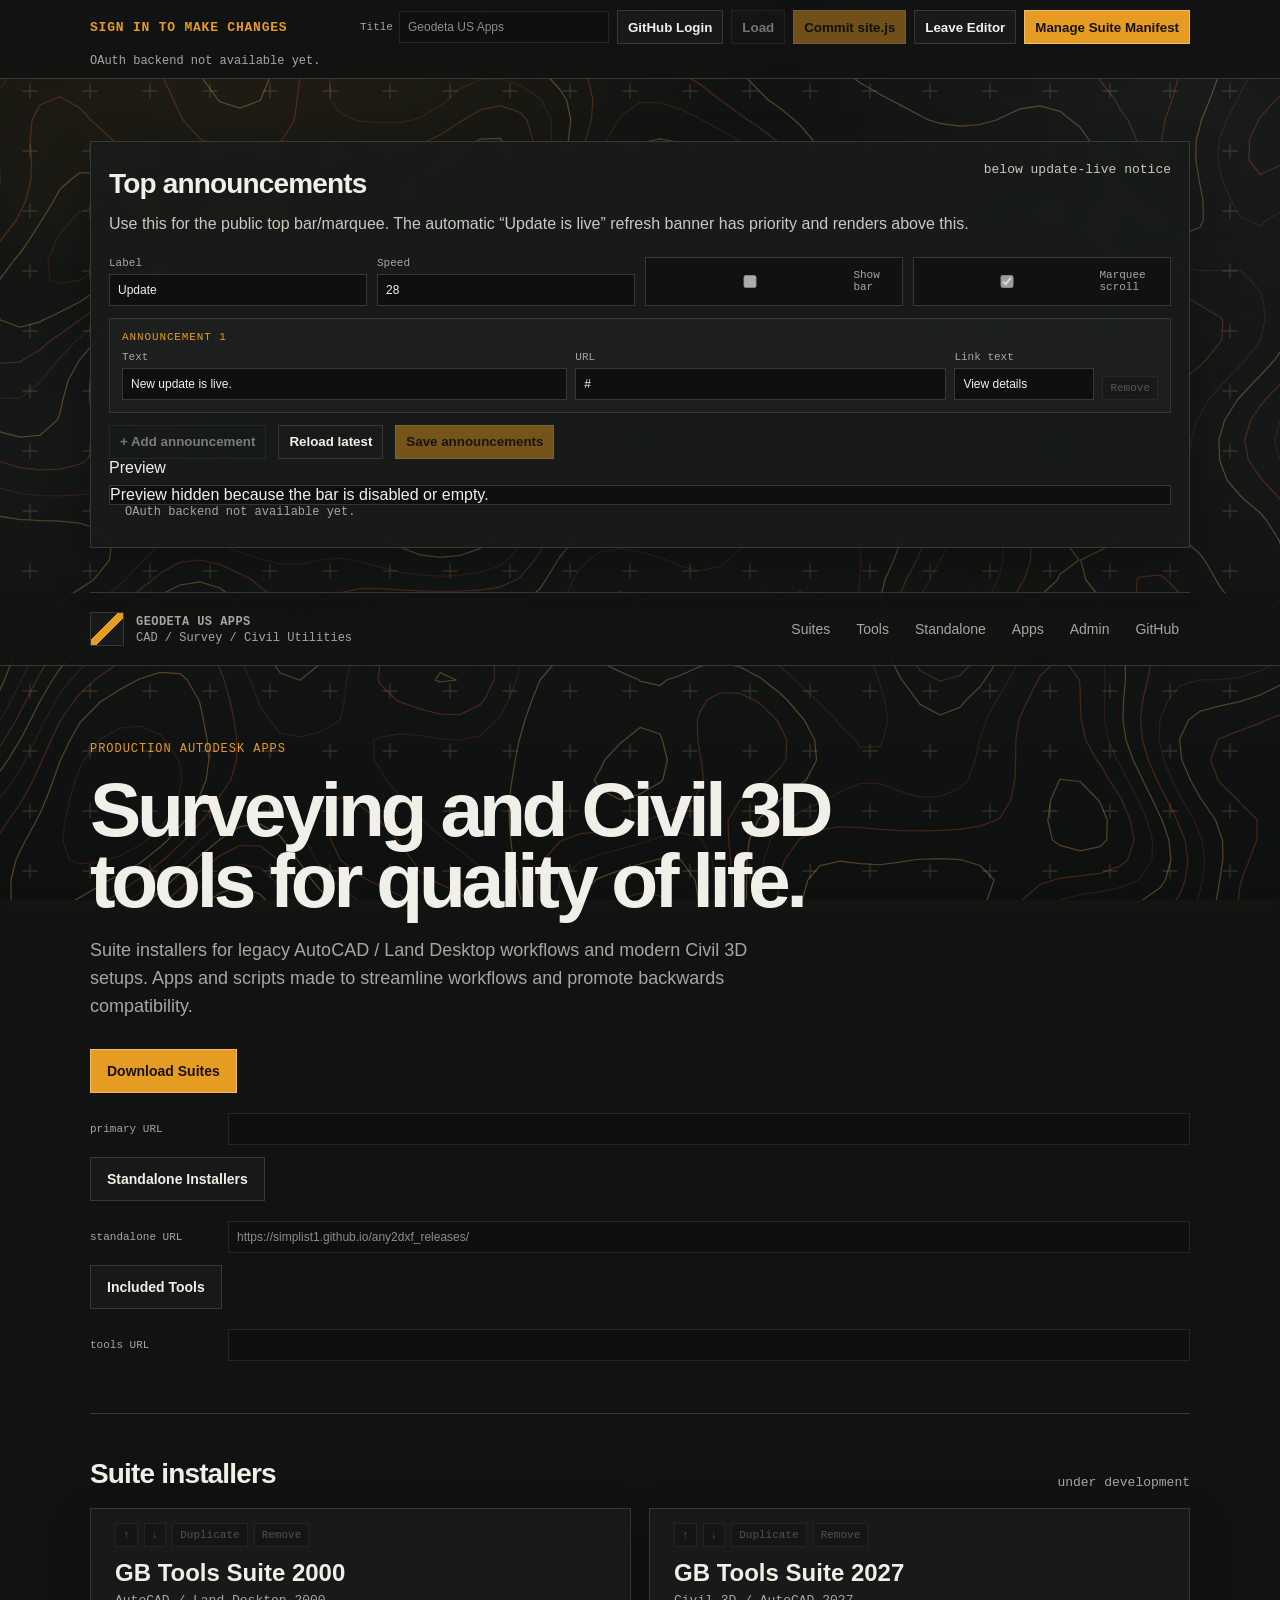
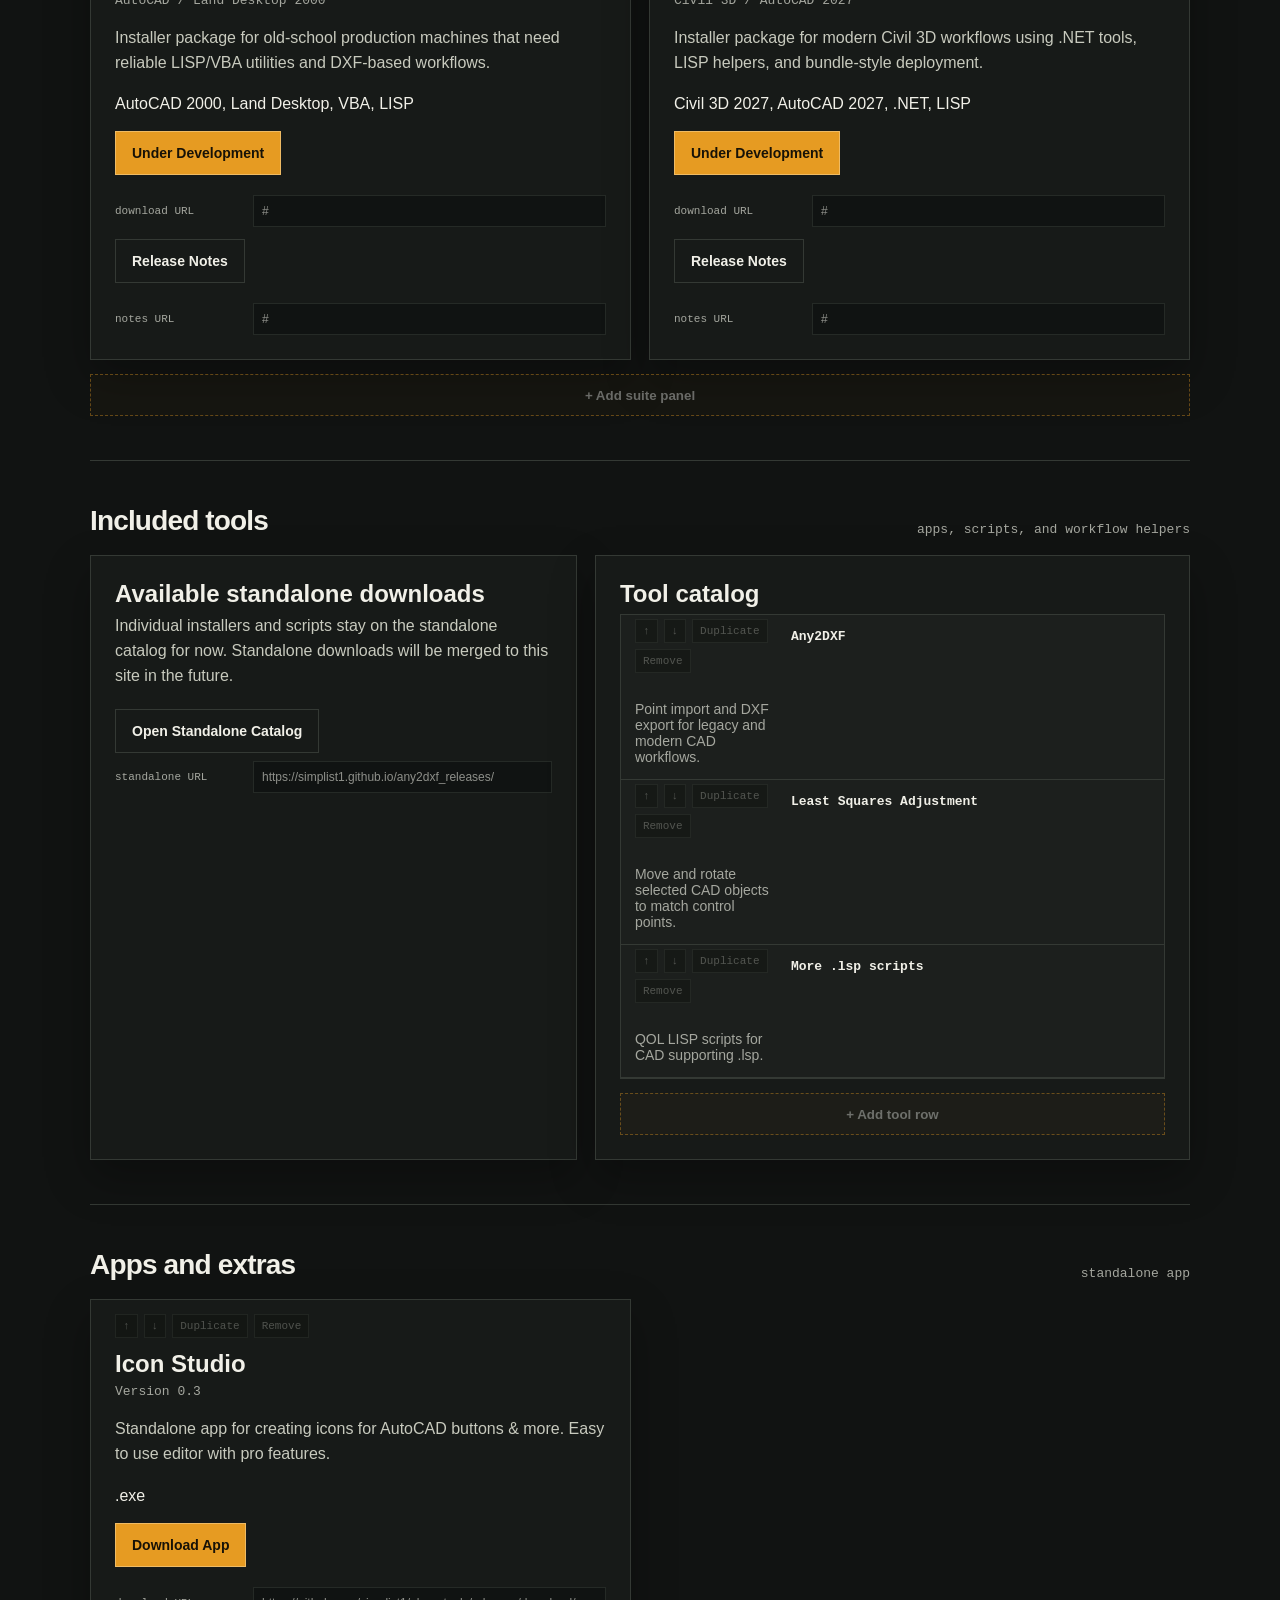
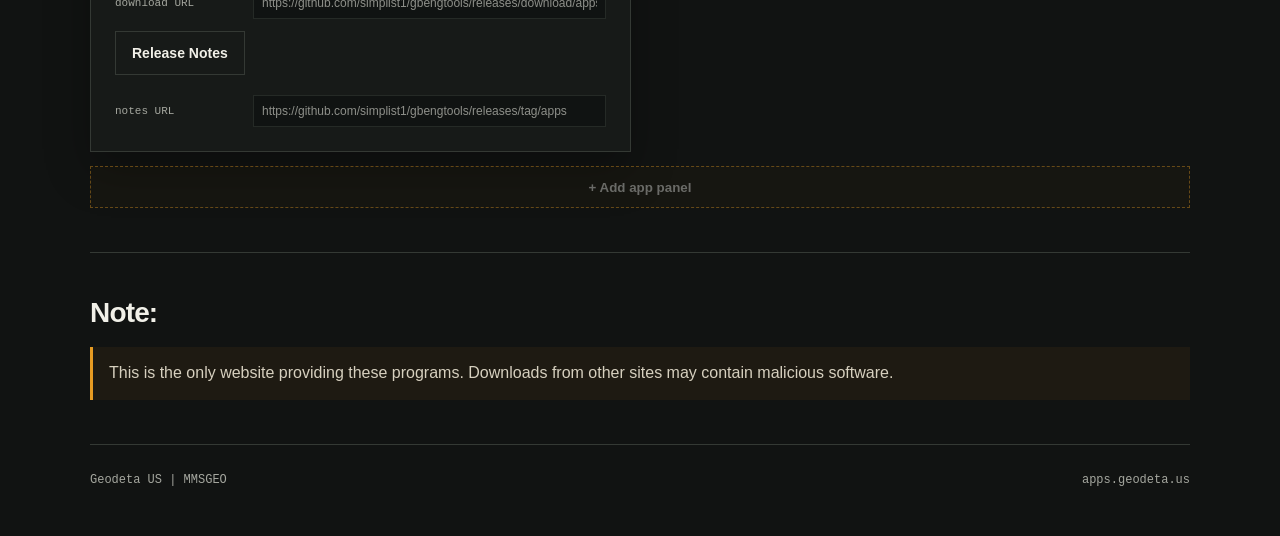
==== commit dd6d97a9: "Add manifest editor navigation and transition" ====
--- a/docs/editor.html
+++ b/docs/editor.html
@@ -24,6 +24,14 @@
     .url-edit{display:grid;grid-template-columns:130px 1fr;gap:8px;align-items:center;margin-top:8px;width:100%}.url-edit label{font-family:var(--mono);font-size:11px;color:var(--muted)}.url-edit input{width:100%;border:1px solid var(--line);background:#0e100f;color:var(--text);padding:8px;font-size:12px}
     .add-panel{margin-top:14px;border:1px dashed var(--accent);background:rgba(230,155,34,.07);color:var(--text);width:100%;min-height:42px;cursor:pointer;font-weight:800}.add-panel:disabled{opacity:.4;cursor:not-allowed}.dragging{opacity:.45}
     .hide{display:none!important}.tool-list{max-height:520px}.tool-row{position:relative}.fake-link{display:inline-flex;text-decoration:none}
+    .page-wipe{position:fixed;inset:0;z-index:9999;pointer-events:none;overflow:hidden;visibility:hidden}
+    .page-wipe.active{visibility:visible}
+    .wipe-black,.wipe-orange{position:absolute;left:0;right:0;top:100%;height:100%;transform:translateY(0)}
+    .wipe-black{background:#050606;z-index:2}
+    .wipe-orange{background:#e69b22;z-index:1}
+    .page-wipe.active .wipe-black{animation:wipeUp .72s cubic-bezier(.76,0,.24,1) forwards}
+    .page-wipe.active .wipe-orange{animation:wipeUp .72s .12s cubic-bezier(.76,0,.24,1) forwards}
+    @keyframes wipeUp{to{transform:translateY(-100%)}}
     @media(max-width:820px){.url-edit{grid-template-columns:1fr}.editor-bar{align-items:flex-start}.title-edit input{width:170px}}
   </style>
 </head>
@@ -41,12 +49,15 @@
           <button class="edit-btn primary" id="commitBtn" disabled>Commit site.js</button>
           <button class="edit-btn bad" id="logoutBtn" style="display:none">Logout</button>
           <button class="edit-btn" id="leaveBtn">Leave Editor</button>
+          <button class="edit-btn primary" id="manifestBtn">Manage Suite Manifest</button>
         </div>
       </div>
       <div class="editor-status" id="status"></div>
     </div>
     <div id="live"></div>
   </div>
+
+  <div class="page-wipe" id="pageWipe" aria-hidden="true"><div class="wipe-orange"></div><div class="wipe-black"></div></div>
 
   <script src="data/site.js?v=20260707apps"></script>
   <script>
@@ -92,14 +103,16 @@
     async function refreshGitHub(){status('Checking GitHub sign-in...');try{const r=await fetch('/api/github/me',{credentials:'include'}),j=await r.json();if(j.authenticated&&j.allowed){githubAuthed=true;canEdit=true;$('loginBtn').style.display='none';$('logoutBtn').style.display='';render();status('GitHub connected as '+j.login+'. Editing unlocked.')}else{githubAuthed=false;canEdit=false;$('loginBtn').style.display='';$('logoutBtn').style.display='none';render();if(j.authenticated)status('GitHub user mismatch. Expected '+j.allowedLogin+', got '+j.login+'.');else status(j.error?j.error+'. Click GitHub Login to reconnect.':'Sign in with GitHub to make changes.')}}catch(e){githubAuthed=false;canEdit=false;$('loginBtn').style.display='';$('logoutBtn').style.display='none';render();status('OAuth backend not available yet.')}}
     async function commitGitHub(){if(!githubAuthed||!canEdit){status('Sign in with GitHub first.');return}status('Committing site.js...');try{const r=await fetch('/api/github/save-site',{method:'POST',credentials:'include',headers:{'Content-Type':'application/json'},body:JSON.stringify({content:toSiteJs(),message:'Update site data from live editor'})}),j=await r.json();if(!r.ok||!j.ok)throw new Error(j.error||'GitHub save failed');dirty=false;status('Committed: '+String(j.commit||'').slice(0,7)+'. Wait for Cloudflare deploy; public site will notify visitors after it sees the update.')}catch(e){status(e.message)}}
     function leaveEditor(){if(dirty&&!confirm('You have unsaved edits that are NOT committed to GitHub. Leave editor anyway?'))return;dirty=false;window.location.href='index.html'}
+    function openManifestEditor(){if(dirty&&!confirm('You have unsaved site edits that are NOT committed. Open the suite manifest editor anyway?'))return;dirty=false;const wipe=$('pageWipe');wipe.classList.add('active');setTimeout(()=>{window.location.href='manifest-editor.html'},780)}
     window.addEventListener('beforeunload',e=>{if(!dirty)return;e.preventDefault();e.returnValue=''})
     $('loginBtn').onclick=()=>{dirty=false;location.href='/api/github/login'}
     $('loadBtn').onclick=loadLatestSiteData
     $('logoutBtn').onclick=()=>{if(dirty&&!confirm('You have unsaved edits. Logout will leave/reload this page. Continue?'))return;dirty=false;location.href='/api/github/logout'}
     $('commitBtn').onclick=commitGitHub
     $('leaveBtn').onclick=leaveEditor
+    $('manifestBtn').onclick=openManifestEditor
     function boot(){render();refreshGitHub()}boot();
   </script>
   <script src="editor-announcements.js?v=20260707apps" data-announcement-editor="true"></script>
 </body>
-</html>
+</html>
